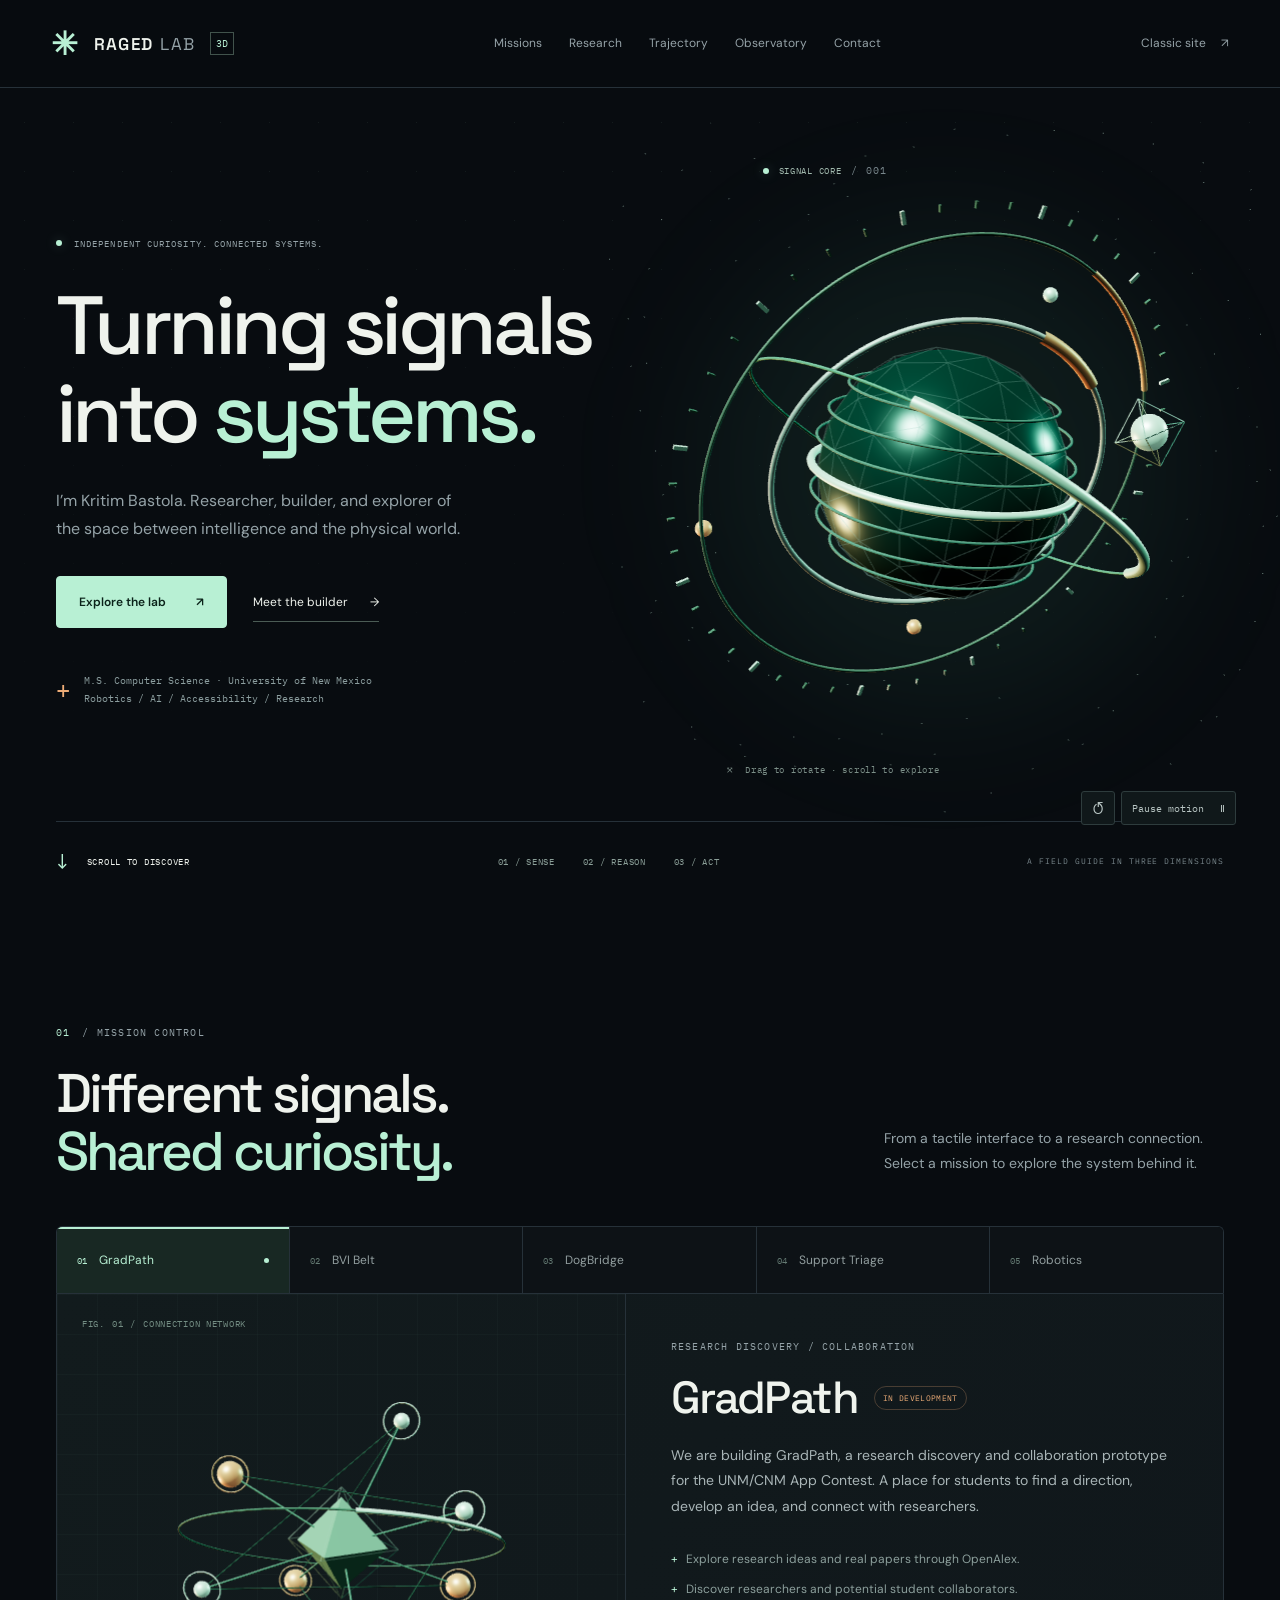
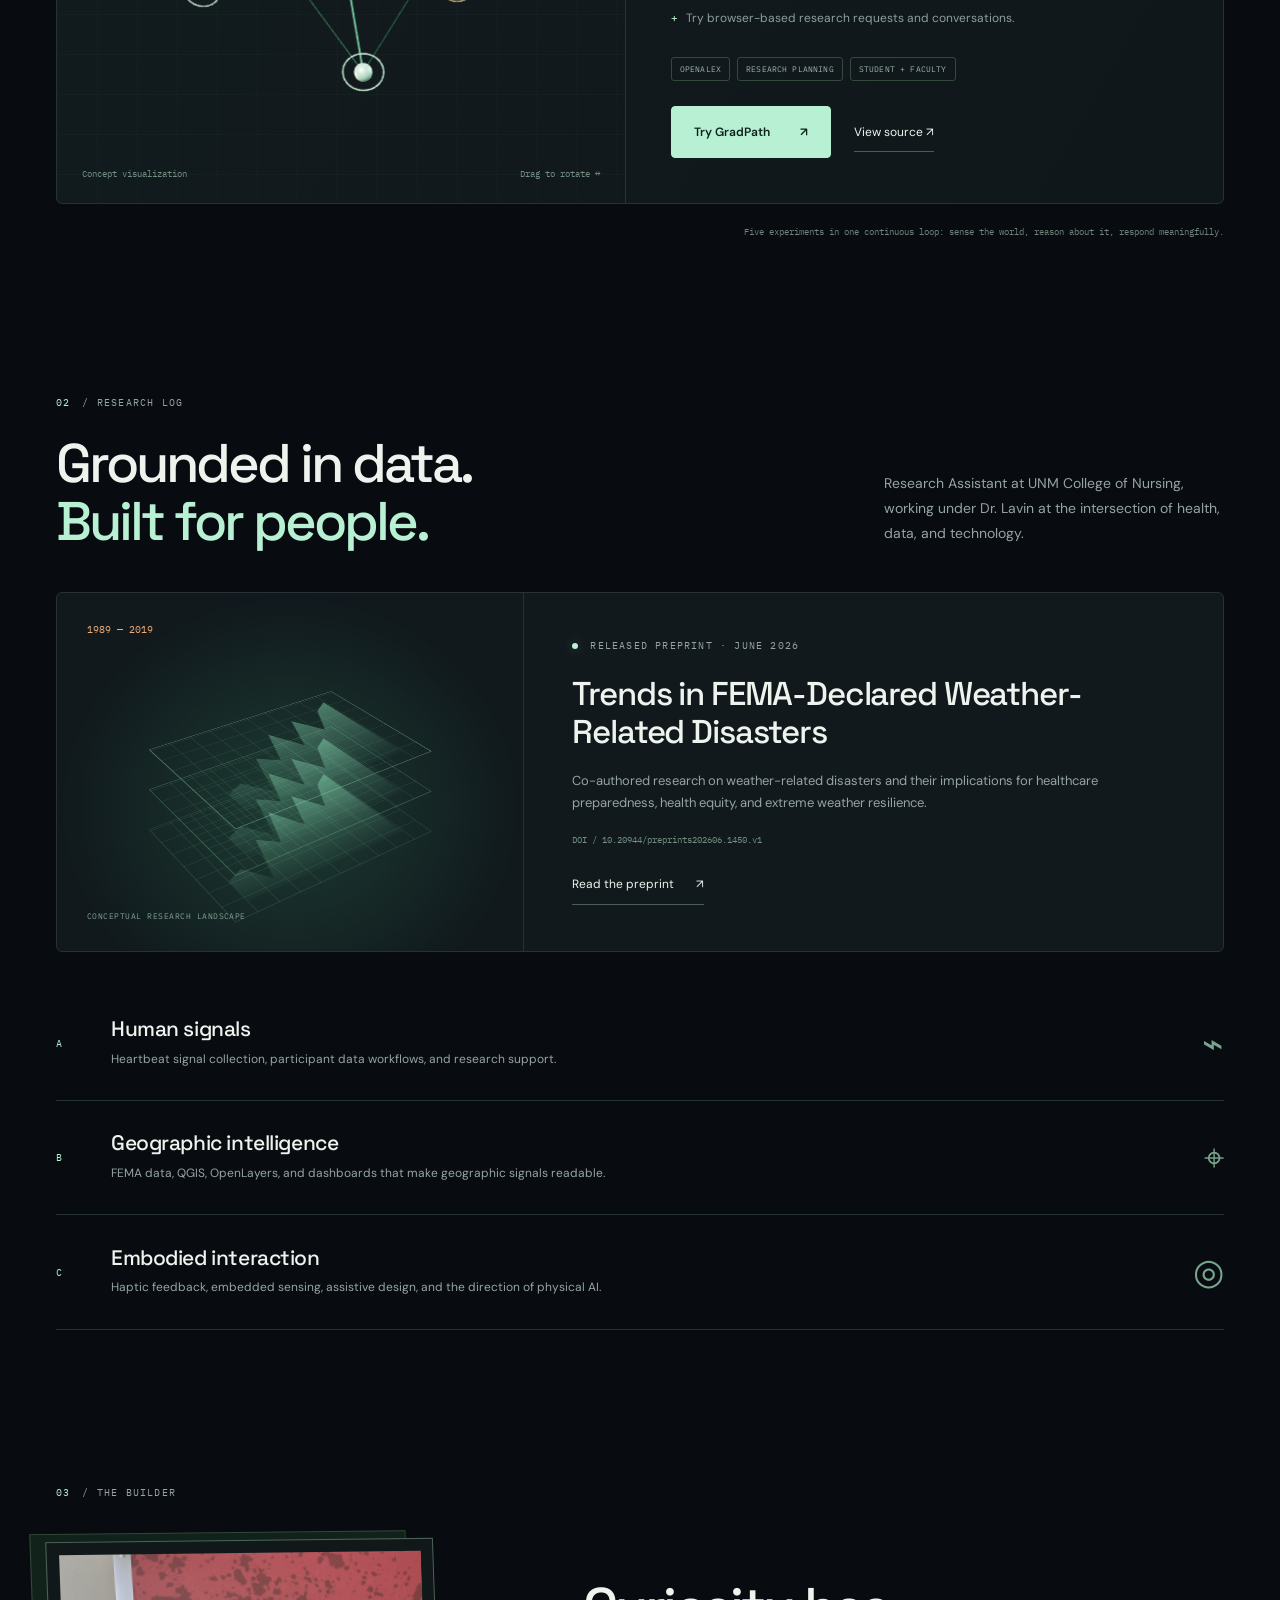
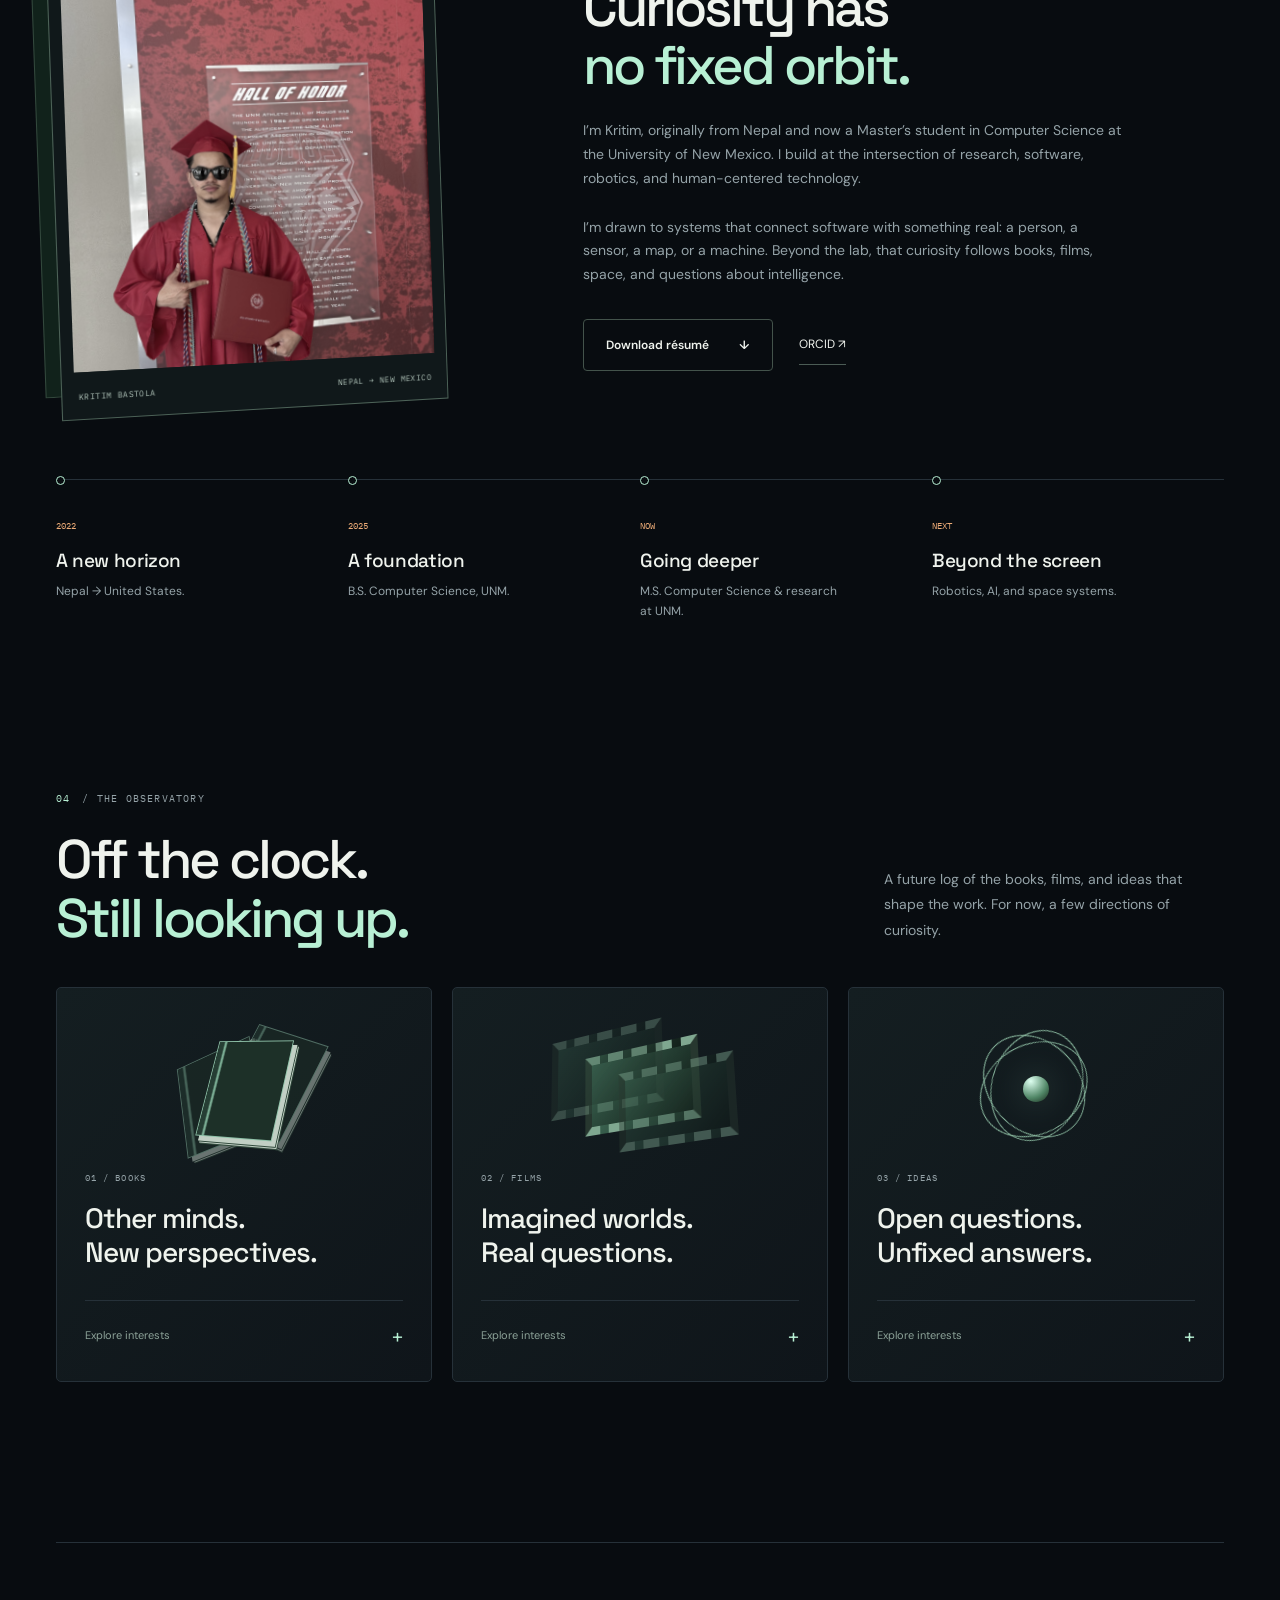
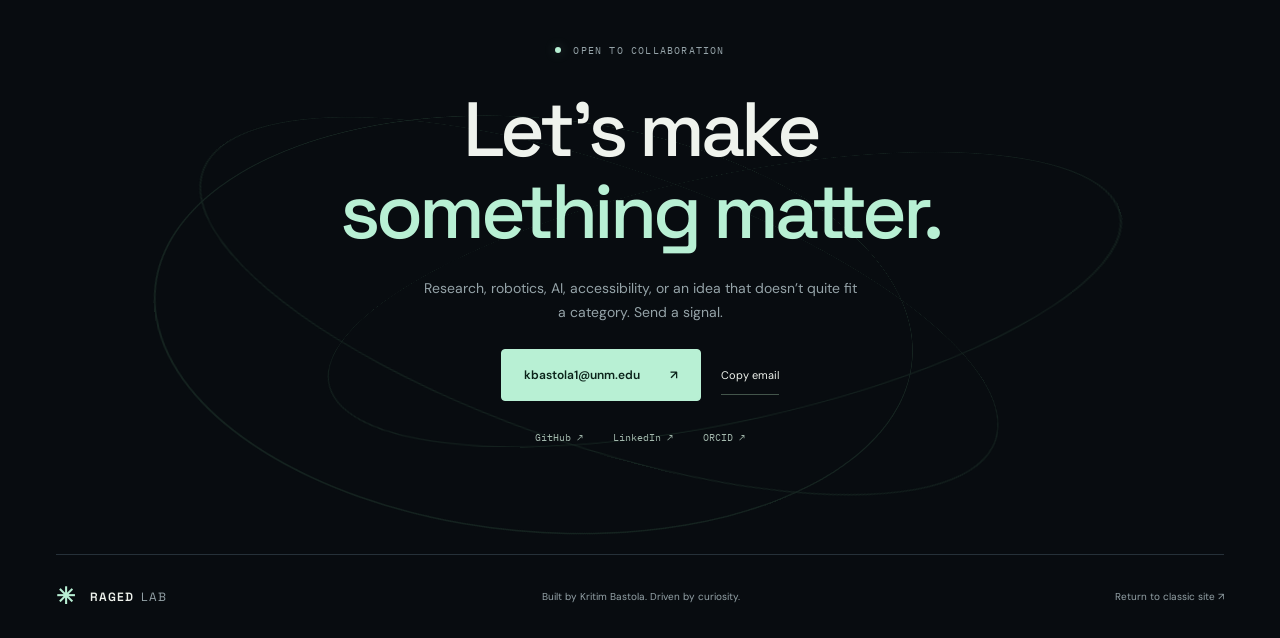
==== 3d/index.html @ b28d8229 "Add standalone interactive 3D portfolio at /3d" ====
<!doctype html>
<html lang="en">
  <head>
    <meta charset="utf-8" />
    <meta name="viewport" content="width=device-width, initial-scale=1" />
    <meta name="theme-color" content="#080c10" />
    <meta
      name="description"
      content="Enter Raged Lab in 3D. Explore Kritim Bastola's work in research, robotics, AI, accessibility, and GradPath."
    />
    <link rel="canonical" href="https://kritimbastola.com/3d/" />
    <link rel="icon" href="./icon.svg" type="image/svg+xml" />
    <link rel="stylesheet" href="./styles.css" />
    <script src="./app.js" type="module"></script>
    <title>Raged Lab — A new dimension</title>
  </head>
  <body>
    <a class="skip-link" href="#main">Skip to content</a>
    <div class="reading-progress" aria-hidden="true"></div>
    <header class="header">
      <a class="brand" href="#home" aria-label="Raged Lab home"
        ><span class="brand-symbol" aria-hidden="true">✳</span> RAGED<span
          class="brand-light"
          >LAB</span
        ><span class="edition">3D</span></a
      >
      <nav class="nav" id="navigation" aria-label="Main navigation">
        <a href="#missions">Missions</a><a href="#research">Research</a
        ><a href="#about">Trajectory</a><a href="#observatory">Observatory</a
        ><a href="#contact">Contact</a>
      </nav>
      <a class="classic-link" href="../"
        >Classic site <span aria-hidden="true">↗</span></a
      >
      <button
        class="menu-toggle"
        aria-controls="navigation"
        aria-expanded="false"
        aria-label="Open navigation"
      >
        Menu <span aria-hidden="true">+</span>
      </button>
    </header>
    <main id="main">
      <section
        class="hero section-shell"
        id="home"
        aria-labelledby="hero-title"
      >
        <div class="hero-copy">
          <p class="eyebrow">
            <span class="status-dot"></span> Independent curiosity. Connected
            systems.
          </p>
          <h1 id="hero-title">Turning signals<br />into <em>systems.</em></h1>
          <p class="hero-intro">
            I’m Kritim Bastola. Researcher, builder, and explorer of the space
            between intelligence and the physical world.
          </p>
          <div class="actions">
            <a class="button primary" href="#missions"
              >Explore the lab <span aria-hidden="true">↗</span></a
            ><a class="text-link" href="#about"
              >Meet the builder <span aria-hidden="true">→</span></a
            >
          </div>
          <div class="hero-note">
            <span class="tiny-cross" aria-hidden="true">+</span
            ><span
              >M.S. Computer Science · University of New Mexico<br />Robotics /
              AI / Accessibility / Research</span
            >
          </div>
        </div>
        <div class="hero-visual">
          <div
            class="scene-surface hero-scene"
            id="hero-scene"
            role="img"
            aria-label="Interactive 3D orbital instrument representing signals becoming systems"
          >
            <div class="orb-fallback" aria-hidden="true">
              <i></i><i></i><i></i><b></b>
            </div>
          </div>
          <div class="scene-label label-top">
            <span class="status-dot"></span> SIGNAL CORE
            <span class="fine-text">/ 001</span>
          </div>
          <div class="scene-label label-bottom">
            <span aria-hidden="true">⤧</span>
            <span class="scene-hint">Drag to rotate · scroll to explore</span>
          </div>
          <div class="scene-controls">
            <button
              class="icon-button"
              id="reset-scene"
              aria-label="Reset 3D view"
              title="Reset 3D view"
            >
              ↺</button
            ><button
              class="motion-button"
              id="motion-toggle"
              aria-pressed="false"
            >
              Pause motion <span aria-hidden="true">Ⅱ</span>
            </button>
          </div>
        </div>
        <div class="hero-footer">
          <a href="#missions" class="scroll-prompt"
            ><span aria-hidden="true">↓</span> Scroll to discover</a
          >
          <p>
            <span>01 / SENSE</span><span>02 / REASON</span><span>03 / ACT</span>
          </p>
          <span class="fine-text">A FIELD GUIDE IN THREE DIMENSIONS</span>
        </div>
      </section>

      <section
        class="section-shell missions"
        id="missions"
        aria-labelledby="missions-title"
      >
        <div class="section-heading">
          <p class="eyebrow"><span>01</span> / Mission control</p>
          <div class="heading-row">
            <h2 id="missions-title">
              Different signals.<br /><em>Shared curiosity.</em>
            </h2>
            <p>
              From a tactile interface to a research connection. Select a
              mission to explore the system behind it.
            </p>
          </div>
        </div>
        <div class="mission-tabs" role="tablist" aria-label="Choose a project">
          <button
            role="tab"
            id="tab-gradpath"
            aria-controls="mission-panel"
            aria-selected="true"
            data-mission="gradpath"
          >
            <span>01</span> GradPath
            <i class="new-dot" aria-label="In development"></i>
          </button>
          <button
            role="tab"
            id="tab-bvi"
            aria-controls="mission-panel"
            aria-selected="false"
            tabindex="-1"
            data-mission="bvi"
          >
            <span>02</span> BVI Belt
          </button>
          <button
            role="tab"
            id="tab-dogbridge"
            aria-controls="mission-panel"
            aria-selected="false"
            tabindex="-1"
            data-mission="dogbridge"
          >
            <span>03</span> DogBridge
          </button>
          <button
            role="tab"
            id="tab-triage"
            aria-controls="mission-panel"
            aria-selected="false"
            tabindex="-1"
            data-mission="triage"
          >
            <span>04</span> Support Triage
          </button>
          <button
            role="tab"
            id="tab-robotics"
            aria-controls="mission-panel"
            aria-selected="false"
            tabindex="-1"
            data-mission="robotics"
          >
            <span>05</span> Robotics
          </button>
        </div>
        <div
          class="mission-panel"
          id="mission-panel"
          role="tabpanel"
          aria-labelledby="tab-gradpath"
          tabindex="0"
        >
          <div class="mission-visual">
            <span class="model-corner"
              >FIG. <span id="model-number">01</span> /
              <span id="model-name">CONNECTION NETWORK</span></span
            >
            <div
              class="scene-surface project-scene"
              id="project-scene"
              role="img"
              aria-label="3D concept visualization of a research connection network"
            >
              <div class="orb-fallback small" aria-hidden="true">
                <i></i><i></i><b></b>
              </div>
            </div>
            <span class="model-caption"
              >Concept visualization <span>Drag to rotate ↔</span></span
            >
          </div>
          <div class="mission-copy">
            <p class="eyebrow" id="mission-category">
              Research discovery / Collaboration
            </p>
            <div class="mission-title-row">
              <h3 id="mission-title">GradPath</h3>
              <span class="status-badge" id="mission-status"
                >In development</span
              >
            </div>
            <p class="mission-description" id="mission-description">
              We are building GradPath, a research discovery and collaboration
              prototype for the UNM/CNM App Contest. A place for students to
              find a direction, develop an idea, and connect with researchers.
            </p>
            <ul class="mission-features" id="mission-features">
              <li>Explore research ideas and real papers through OpenAlex.</li>
              <li>Discover researchers and potential student collaborators.</li>
              <li>Try browser-based research requests and conversations.</li>
            </ul>
            <div class="tags" id="mission-tags">
              <span>OpenAlex</span><span>Research planning</span
              ><span>Student + faculty</span>
            </div>
            <div class="actions" id="mission-actions">
              <a
                class="button primary"
                href="https://kritim-123.github.io/gradpath/"
                target="_blank"
                rel="noopener noreferrer"
                >Try GradPath <span aria-hidden="true">↗</span></a
              ><a
                class="text-link"
                href="https://github.com/Kritim-123/gradpath"
                target="_blank"
                rel="noopener noreferrer"
                >View source ↗</a
              >
            </div>
          </div>
        </div>
        <p class="section-footnote">
          Five experiments in one continuous loop: sense the world, reason about
          it, respond meaningfully.
        </p>
        <noscript
          ><p class="notice">
            Interactive models require JavaScript. All project descriptions are
            available in the <a href="../missions/">classic mission archive</a>.
          </p></noscript
        >
      </section>

      <section
        class="section-shell research"
        id="research"
        aria-labelledby="research-title"
      >
        <div class="section-heading">
          <p class="eyebrow"><span>02</span> / Research log</p>
          <div class="heading-row">
            <h2 id="research-title">
              Grounded in data.<br /><em>Built for people.</em>
            </h2>
            <p>
              Research Assistant at UNM College of Nursing, working under Dr.
              Lavin at the intersection of health, data, and technology.
            </p>
          </div>
        </div>
        <article class="publication depth-card" data-tilt>
          <div class="publication-art" aria-hidden="true">
            <div class="data-plane plane-one"></div>
            <div class="data-plane plane-two"></div>
            <div class="data-plane plane-three"></div>
            <span class="data-axis">1989 — 2019</span
            ><span class="data-caption">CONCEPTUAL RESEARCH LANDSCAPE</span>
          </div>
          <div class="publication-copy">
            <p class="eyebrow">
              <span class="status-dot"></span> Released preprint · June 2026
            </p>
            <h3>Trends in FEMA-Declared Weather-Related Disasters</h3>
            <p>
              Co-authored research on weather-related disasters and their
              implications for healthcare preparedness, health equity, and
              extreme weather resilience.
            </p>
            <span class="doi">DOI / 10.20944/preprints202606.1450.v1</span
            ><a
              class="text-link"
              href="https://www.preprints.org/manuscript/202606.1450"
              target="_blank"
              rel="noopener noreferrer"
              >Read the preprint <span aria-hidden="true">↗</span></a
            >
          </div>
        </article>
        <div class="research-lines">
          <article>
            <span class="line-number">A</span>
            <div>
              <h3>Human signals</h3>
              <p>
                Heartbeat signal collection, participant data workflows, and
                research support.
              </p>
            </div>
            <span class="line-symbol" aria-hidden="true">⌁</span>
          </article>
          <article>
            <span class="line-number">B</span>
            <div>
              <h3>Geographic intelligence</h3>
              <p>
                FEMA data, QGIS, OpenLayers, and dashboards that make geographic
                signals readable.
              </p>
            </div>
            <span class="line-symbol" aria-hidden="true">⌖</span>
          </article>
          <article>
            <span class="line-number">C</span>
            <div>
              <h3>Embodied interaction</h3>
              <p>
                Haptic feedback, embedded sensing, assistive design, and the
                direction of physical AI.
              </p>
            </div>
            <span class="line-symbol" aria-hidden="true">◎</span>
          </article>
        </div>
      </section>

      <section
        class="section-shell about"
        id="about"
        aria-labelledby="about-title"
      >
        <div class="section-heading">
          <p class="eyebrow"><span>03</span> / The builder</p>
        </div>
        <div class="about-grid">
          <div class="portrait-stack depth-card" data-tilt>
            <div class="portrait-back" aria-hidden="true"></div>
            <img
              src="../images/profile.jpg"
              alt="Kritim Bastola in graduation regalia"
              loading="lazy"
              width="800"
              height="1000"
            />
            <div class="portrait-caption">
              <span>KRITIM BASTOLA</span><span>NEPAL → NEW MEXICO</span>
            </div>
          </div>
          <div class="about-copy">
            <h2 id="about-title">
              Curiosity has<br /><em>no fixed orbit.</em>
            </h2>
            <p>
              I’m Kritim, originally from Nepal and now a Master’s student in
              Computer Science at the University of New Mexico. I build at the
              intersection of research, software, robotics, and human-centered
              technology.
            </p>
            <p>
              I’m drawn to systems that connect software with something real: a
              person, a sensor, a map, or a machine. Beyond the lab, that
              curiosity follows books, films, space, and questions about
              intelligence.
            </p>
            <div class="actions">
              <a class="button" href="../Kritim_Bastola_Resume.pdf" download
                >Download résumé <span aria-hidden="true">↓</span></a
              ><a
                class="text-link"
                href="https://orcid.org/0009-0006-8295-1847"
                target="_blank"
                rel="noopener noreferrer"
                >ORCID ↗</a
              >
            </div>
          </div>
        </div>
        <ol class="trajectory">
          <li>
            <span>2022</span>
            <h3>A new horizon</h3>
            <p>Nepal → United States.</p>
          </li>
          <li>
            <span>2025</span>
            <h3>A foundation</h3>
            <p>B.S. Computer Science, UNM.</p>
          </li>
          <li>
            <span>NOW</span>
            <h3>Going deeper</h3>
            <p>M.S. Computer Science &amp; research at UNM.</p>
          </li>
          <li>
            <span>NEXT</span>
            <h3>Beyond the screen</h3>
            <p>Robotics, AI, and space systems.</p>
          </li>
        </ol>
      </section>

      <section
        class="section-shell observatory"
        id="observatory"
        aria-labelledby="observatory-title"
      >
        <div class="section-heading">
          <p class="eyebrow"><span>04</span> / The observatory</p>
          <div class="heading-row">
            <h2 id="observatory-title">
              Off the clock.<br /><em>Still looking up.</em>
            </h2>
            <p>
              A future log of the books, films, and ideas that shape the work.
              For now, a few directions of curiosity.
            </p>
          </div>
        </div>
        <div class="observatory-grid">
          <details class="thought-card depth-card" data-tilt>
            <summary>
              <div class="thought-art book-art" aria-hidden="true">
                <i></i><i></i><i></i>
              </div>
              <span class="eyebrow">01 / Books</span>
              <h3>Other minds.<br />New perspectives.</h3>
              <span class="thought-action"
                >Explore interests <b aria-hidden="true">+</b></span
              >
            </summary>
            <p>
              Technology, society, consciousness, and the human systems that
              surround the machines we build. Reading notes are coming later.
            </p>
          </details>
          <details class="thought-card depth-card" data-tilt>
            <summary>
              <div class="thought-art film-art" aria-hidden="true">
                <i></i><i></i><i></i>
              </div>
              <span class="eyebrow">02 / Films</span>
              <h3>Imagined worlds.<br />Real questions.</h3>
              <span class="thought-action"
                >Explore interests <b aria-hidden="true">+</b></span
              >
            </summary>
            <p>
              Speculative worlds, visual storytelling, machines, and people. A
              personal film log is planned; no entries have been published yet.
            </p>
          </details>
          <details class="thought-card depth-card" data-tilt>
            <summary>
              <div class="thought-art idea-art" aria-hidden="true">
                <i></i><i></i><i></i><b></b>
              </div>
              <span class="eyebrow">03 / Ideas</span>
              <h3>Open questions.<br />Unfixed answers.</h3>
              <span class="thought-action"
                >Explore interests <b aria-hidden="true">+</b></span
              >
            </summary>
            <p>
              Space, robotics, quantum ideas, AI, consciousness, Nepal,
              accessibility, and technology in society.
            </p>
          </details>
        </div>
      </section>

      <section
        class="section-shell contact"
        id="contact"
        aria-labelledby="contact-title"
      >
        <p class="eyebrow">
          <span class="status-dot"></span> Open to collaboration
        </p>
        <div class="contact-orbits" aria-hidden="true">
          <i></i><i></i><i></i>
        </div>
        <h2 id="contact-title">Let’s make<br /><em>something matter.</em></h2>
        <p>
          Research, robotics, AI, accessibility, or an idea that doesn’t quite
          fit a category. Send a signal.
        </p>
        <div class="contact-actions">
          <a class="button primary" href="mailto:kbastola1@unm.edu"
            >kbastola1@unm.edu <span aria-hidden="true">↗</span></a
          ><button class="copy-email" id="copy-email">Copy email</button
          ><span class="sr-only" id="copy-status" role="status"></span>
        </div>
        <div class="social-links">
          <a
            href="https://github.com/Kritim-123"
            target="_blank"
            rel="noopener noreferrer"
            >GitHub ↗</a
          ><a
            href="https://www.linkedin.com/in/kritim-bastola-488563202/"
            target="_blank"
            rel="noopener noreferrer"
            >LinkedIn ↗</a
          ><a
            href="https://orcid.org/0009-0006-8295-1847"
            target="_blank"
            rel="noopener noreferrer"
            >ORCID ↗</a
          >
        </div>
      </section>
    </main>
    <footer class="footer section-shell">
      <a class="brand" href="#home"
        ><span class="brand-symbol" aria-hidden="true">✳</span> RAGED<span
          class="brand-light"
          >LAB</span
        ></a
      >
      <p>Built by Kritim Bastola. Driven by curiosity.</p>
      <a href="../">Return to classic site ↗</a>
    </footer>
    <dialog id="mission-dialog" aria-labelledby="dialog-title">
      <button class="dialog-close" aria-label="Close mission details">
        Close ×
      </button>
      <p class="eyebrow">Mission notes / Accessibility</p>
      <h2 id="dialog-title">BVI Indoor Navigation Belt</h2>
      <p>
        Indoor navigation needs fast, private, body-level feedback. This
        wearable prototype turns obstacle distance into directional vibration
        around the waist.
      </p>
      <h3>The signal loop</h3>
      <p>
        Three Time-of-Flight sensors measure left, center, and right obstacle
        distance. An Arduino applies threshold logic; a MOSFET driver switches
        six vibration motors. Left or right obstacles trigger the corresponding
        side. Center obstacles trigger both.
      </p>
      <h3>Current prototype</h3>
      <p>
        The sensing-to-vibration pipeline demonstrates the core feedback loop.
        It is not yet field-ready: wiring, motor placement, comfort, and
        physical integration need further work.
      </p>
      <h3>Next steps</h3>
      <p>
        A 3D-printed enclosure, rechargeable battery, stable motor pockets,
        adjustable distance thresholds, and carefully planned formal evaluation
        with BVI participants.
      </p>
      <a class="text-link" href="../missions/bvi-indoor-navigation-belt/"
        >Read the original case study ↗</a
      >
    </dialog>
  </body>
</html>
---- 3d/styles.css ----
@import url("https://fonts.googleapis.com/css2?family=DM+Sans:wght@400;450;500;550;600;650;700&family=Space+Grotesk:wght@400;500;600;700&family=IBM+Plex+Mono:wght@400;500&display=swap");

:root {
  color-scheme: dark;
  --bg: #080c10;
  --panel: #10161b;
  --ink: #eff3ed;
  --muted: #95a3a8;
  --mint: #b8f0d4;
  --orange: #edac77;
  --line: #263139;
  --mono: "IBM Plex Mono", monospace;
  --display: "Space Grotesk", sans-serif;
  --body: "DM Sans", sans-serif;
}
* {
  box-sizing: border-box;
}
html {
  scroll-behavior: smooth;
  scroll-padding-top: 100px;
}
body {
  margin: 0;
  background: var(--bg);
  color: var(--ink);
  font: 16px/1.7 var(--body);
  overflow-x: clip;
}
body::before {
  content: "";
  position: fixed;
  inset: 0;
  pointer-events: none;
  z-index: -1;
  background-image: radial-gradient(#b8f0d428 0.65px, transparent 0.65px);
  background-size: 49px 49px;
  mask-image: linear-gradient(#0008, transparent 90%);
}
a {
  color: inherit;
  text-decoration: none;
}
button {
  font: inherit;
  color: inherit;
  cursor: pointer;
}
button,
a,
summary {
  -webkit-tap-highlight-color: transparent;
}
button:disabled {
  cursor: default;
}
button:focus-visible,
a:focus-visible,
summary:focus-visible,
[tabindex]:focus-visible {
  outline: 2px solid var(--mint);
  outline-offset: 6px;
}
img {
  display: block;
  max-width: 100%;
}
h1,
h2,
h3,
p {
  margin: 0;
}
h1,
h2,
h3 {
  font-family: var(--display);
  font-weight: 500;
  line-height: 1.07;
  letter-spacing: -0.055em;
}
h1 {
  font-size: clamp(58px, 6.45vw, 102px);
}
h2 {
  font-size: clamp(42px, 4.25vw, 68px);
}
h3 {
  font-size: 30px;
  letter-spacing: -0.035em;
}
em {
  font-style: normal;
  color: var(--mint);
}
.section-shell {
  width: min(1380px, calc(100% - 112px));
  margin-inline: auto;
}
.eyebrow,
.fine-text,
.tags,
.status-badge {
  font-family: var(--mono);
  font-size: 10px;
  line-height: 1.5;
  letter-spacing: 0.12em;
  text-transform: uppercase;
}
.eyebrow {
  color: var(--muted);
  display: flex;
  align-items: center;
  gap: 12px;
}
.eyebrow > span:first-child:not(.status-dot) {
  color: var(--mint);
}
.fine-text {
  color: #78868b;
}
.status-dot {
  display: inline-block;
  flex: 0 0 6px;
  width: 6px;
  height: 6px;
  background: var(--mint);
  border-radius: 50%;
  box-shadow: 0 0 12px #b8f0d448;
}
.reading-progress {
  position: fixed;
  top: 0;
  left: 0;
  height: 2px;
  width: 100%;
  background: var(--mint);
  transform-origin: left;
  transform: scaleX(0);
  z-index: 100;
}
.header {
  position: sticky;
  top: 0;
  height: 88px;
  display: flex;
  align-items: center;
  justify-content: space-between;
  gap: 28px;
  padding: 0 4%;
  background: #080c10e8;
  backdrop-filter: blur(20px);
  border-bottom: 1px solid var(--line);
  z-index: 50;
}
.brand {
  display: flex;
  align-items: center;
  gap: 7px;
  font: 600 17px var(--display);
  letter-spacing: 0.08em;
  white-space: nowrap;
}
.brand-symbol {
  font-size: 32px;
  line-height: 1;
  margin-right: 7px;
  color: var(--mint);
}
.brand-light {
  font-weight: 400;
  color: var(--muted);
}
.edition {
  font: 10px var(--mono);
  border: 1px solid #41534c;
  padding: 4px 5px;
  color: var(--mint);
  margin-left: 8px;
  letter-spacing: 0;
}
.nav {
  display: flex;
  align-items: center;
  gap: 27px;
}
.nav a,
.classic-link {
  font-size: 12px;
  color: var(--muted);
  transition: color 0.2s;
}
.nav a:hover,
.nav a.active,
.classic-link:hover {
  color: var(--ink);
}
.nav a.active::after {
  content: "";
  display: block;
  height: 2px;
  background: var(--mint);
  margin-top: 3px;
}
.classic-link span {
  margin-left: 12px;
}
.menu-toggle {
  display: none;
  background: none;
  border: 0;
}
.skip-link {
  position: fixed;
  top: -70px;
  left: 20px;
  z-index: 200;
  background: var(--mint);
  color: var(--bg);
  padding: 12px;
}
.skip-link:focus {
  top: 12px;
}
.sr-only {
  position: absolute;
  width: 1px;
  height: 1px;
  padding: 0;
  margin: -1px;
  overflow: hidden;
  clip: rect(0, 0, 0, 0);
  white-space: nowrap;
  border: 0;
}
.hero {
  position: relative;
  min-height: min(830px, calc(100svh - 88px));
  display: grid;
  grid-template-columns: 1.05fr 1fr;
  align-items: center;
  gap: 0;
  padding-top: 60px;
  padding-bottom: 100px;
}
.hero-copy {
  position: relative;
  z-index: 2;
  pointer-events: none;
}
.hero-copy a {
  pointer-events: auto;
}
.hero .eyebrow {
  margin-bottom: 32px;
  font-size: 9px;
}
.hero-intro {
  color: var(--muted);
  font-size: 16px;
  line-height: 1.8;
  max-width: 420px;
  margin-top: 28px;
}
.actions {
  display: flex;
  align-items: center;
  gap: 26px;
  flex-wrap: wrap;
  margin-top: 32px;
}
.button {
  display: inline-flex;
  align-items: center;
  justify-content: space-between;
  gap: 30px;
  padding: 14px 22px;
  min-height: 52px;
  font-size: 12px;
  font-weight: 600;
  border: 1px solid #43534b;
  border-radius: 4px;
  background: transparent;
  transition:
    background 0.2s,
    transform 0.2s;
  white-space: nowrap;
}
.button.primary {
  background: var(--mint);
  color: #0b231a;
  border-color: var(--mint);
}
.button:hover {
  background: #244237;
  transform: translateY(-3px);
}
.button.primary:hover {
  background: #d8ffe9;
}
.text-link {
  display: inline-flex;
  align-items: center;
  gap: 22px;
  font-size: 12px;
  padding: 9px 0;
  border-bottom: 1px solid #4b5c55;
}
.text-link:hover {
  color: var(--mint);
  border-color: var(--mint);
}
.hero-note {
  display: flex;
  align-items: center;
  gap: 14px;
  color: #8c9e9f;
  font: 10px/1.8 var(--mono);
  margin-top: 40px;
}
.tiny-cross {
  color: var(--orange);
  font-size: 24px;
}
.hero-visual {
  position: relative;
  align-self: stretch;
  min-height: 500px;
  margin-right: -32px;
}
.scene-surface {
  position: absolute;
  inset: 0;
  touch-action: pan-y;
  cursor: grab;
  isolation: isolate;
}
.scene-surface.dragging {
  cursor: grabbing;
}
.scene-surface canvas {
  display: block;
  width: 100%;
  height: 100%;
  position: relative;
  z-index: 1;
}
.hero-scene {
  inset: -25px -30px -15px -55px;
}
.hero-scene::before {
  content: "";
  position: absolute;
  inset: 15%;
  border-radius: 50%;
  background: #64dbae12;
  filter: blur(70px);
  z-index: -1;
}
.scene-label {
  position: absolute;
  display: flex;
  gap: 10px;
  align-items: center;
  pointer-events: none;
  font: 9px var(--mono);
  letter-spacing: 0.08em;
  color: #a1b8ad;
  z-index: 3;
}
.label-top {
  top: 15px;
  left: 18%;
}
.label-bottom {
  left: 12%;
  bottom: 25px;
  color: #7c8f88;
}
.scene-controls {
  display: flex;
  align-items: center;
  gap: 6px;
  position: absolute;
  right: 20px;
  bottom: -25px;
  z-index: 4;
}
.icon-button,
.motion-button {
  background: #10181a;
  border: 1px solid #2e3c3d;
  border-radius: 3px;
  min-height: 34px;
  color: #b8c5c3;
  font: 10px var(--mono);
  padding: 7px 10px;
}
.icon-button {
  font-size: 17px;
  width: 34px;
  padding: 0;
}
.motion-button span {
  margin-left: 10px;
}
.hero-footer {
  position: absolute;
  left: 0;
  right: 0;
  bottom: 0;
  display: flex;
  justify-content: space-between;
  align-items: center;
  gap: 22px;
  border-top: 1px solid var(--line);
  padding: 25px 0;
  font: 9px var(--mono);
  text-transform: uppercase;
  letter-spacing: 0.08em;
}
.hero-footer p {
  display: flex;
  gap: 28px;
  color: #8b9f98;
}
.scroll-prompt {
  display: flex;
  gap: 17px;
  align-items: center;
}
.scroll-prompt > span {
  font-size: 21px;
  color: var(--mint);
}
.hero-footer > .fine-text {
  font-size: 8px;
}
.missions,
.research,
.about,
.observatory {
  padding-top: 125px;
  padding-bottom: 30px;
}
.section-heading > .eyebrow {
  margin-bottom: 24px;
}
.heading-row {
  display: flex;
  justify-content: space-between;
  gap: 50px;
  align-items: flex-end;
}
.heading-row > p {
  max-width: 340px;
  color: var(--muted);
  font-size: 14px;
  line-height: 1.8;
  padding-bottom: 4px;
}
.mission-tabs {
  display: grid;
  grid-template-columns: repeat(5, 1fr);
  margin-top: 46px;
  border: 1px solid var(--line);
  border-bottom: 0;
  border-radius: 6px 6px 0 0;
  overflow: hidden;
}
.mission-tabs button {
  display: flex;
  align-items: center;
  gap: 12px;
  min-height: 66px;
  border: 0;
  border-right: 1px solid var(--line);
  background: #0d1216;
  color: #929e9f;
  font: 12px var(--body);
  padding: 15px 20px;
  white-space: nowrap;
}
.mission-tabs button:last-child {
  border-right: 0;
}
.mission-tabs button > span {
  font: 9px var(--mono);
  color: #647a73;
}
.mission-tabs button[aria-selected="true"] {
  background: #182823;
  color: var(--mint);
  box-shadow: inset 0 2px var(--mint);
}
.mission-tabs button[aria-selected="true"] > span {
  color: var(--mint);
}
.new-dot {
  width: 5px;
  height: 5px;
  background: var(--mint);
  border-radius: 100%;
  margin-left: auto;
}
.mission-panel {
  display: grid;
  grid-template-columns: 1fr 1.05fr;
  min-height: 510px;
  background: linear-gradient(120deg, #121b1d, #10171b);
  border: 1px solid var(--line);
  border-radius: 0 0 6px 6px;
  overflow: hidden;
}
.mission-visual {
  position: relative;
  min-height: 440px;
  border-right: 1px solid var(--line);
  background-image:
    linear-gradient(#99c9b008 1px, transparent 1px),
    linear-gradient(90deg, #99c9b008 1px, transparent 1px);
  background-size: 40px 40px;
}
.project-scene {
  inset: 44px 0 48px;
}
.model-corner,
.model-caption {
  font: 9px var(--mono);
  color: #738d83;
  letter-spacing: 0.08em;
  position: absolute;
  left: 25px;
  right: 25px;
  display: flex;
  gap: 7px;
  z-index: 2;
  pointer-events: none;
}
.model-corner {
  top: 24px;
}
.model-caption {
  bottom: 24px;
  justify-content: space-between;
  letter-spacing: 0;
}
.mission-copy {
  padding: 45px;
  display: flex;
  flex-direction: column;
  justify-content: center;
}
.mission-title-row {
  margin: 20px 0;
  display: flex;
  align-items: center;
  gap: 16px;
  flex-wrap: wrap;
}
.mission-title-row h3 {
  font-size: 45px;
}
.status-badge {
  font-size: 8px;
  color: var(--orange);
  border: 1px solid #edac7740;
  letter-spacing: 0.04em;
  padding: 5px 8px;
  border-radius: 20px;
}
.mission-description {
  font-size: 14px;
  color: #a9b5b7;
  line-height: 1.85;
}
.mission-features {
  list-style: none;
  padding: 0;
  margin: 20px 0;
  font-size: 12px;
  color: #8c9f9c;
  line-height: 1.7;
}
.mission-features li {
  position: relative;
  margin: 9px 0;
  padding-left: 15px;
}
.mission-features li::before {
  content: "+";
  position: absolute;
  left: 0;
  color: var(--mint);
}
.tags {
  display: flex;
  gap: 7px;
  flex-wrap: wrap;
  font-size: 8px;
  letter-spacing: 0.02em;
  color: #9db4a9;
}
.tags span {
  padding: 5px 8px;
  border: 1px solid #34483e;
  border-radius: 3px;
}
.mission-copy .actions {
  gap: 23px;
  margin-top: 25px;
}
.section-footnote {
  margin-top: 20px;
  text-align: right;
  font: 9px/1.7 var(--mono);
  color: #6e827b;
}
.notice {
  padding: 20px;
  background: var(--panel);
}
.notice a {
  text-decoration: underline;
}
.publication {
  display: grid;
  grid-template-columns: 0.8fr 1.2fr;
  min-height: 360px;
  border: 1px solid var(--line);
  border-radius: 6px;
  margin-top: 42px;
  background: #11191d;
  transform-style: preserve-3d;
}
.publication-art {
  position: relative;
  overflow: hidden;
  perspective: 800px;
  background: radial-gradient(ellipse at 50% 60%, #1d3c33, transparent 70%);
}
.data-plane {
  position: absolute;
  width: 230px;
  height: 165px;
  left: calc(50% - 115px);
  top: 75px;
  border: 1px solid #8bcaa775;
  background:
    repeating-linear-gradient(90deg, transparent 0 22px, #9ee0bd18 22px 23px),
    repeating-linear-gradient(0deg, transparent 0 22px, #9ee0bd18 22px 23px);
  transform: rotateX(58deg) rotateZ(-35deg);
}
.data-plane::after {
  content: "";
  position: absolute;
  inset: 10%;
  background: linear-gradient(180deg, #8de0b977, #73b89d08);
  clip-path: polygon(
    0 75%,
    10% 68%,
    20% 90%,
    30% 45%,
    40% 58%,
    50% 20%,
    60% 50%,
    70% 12%,
    80% 39%,
    90% 10%,
    100% 0,
    100% 100%,
    0 100%
  );
}
.plane-two {
  top: 115px;
  border-color: #8bcaa74a;
}
.plane-three {
  top: 155px;
  border-color: #8bcaa727;
}
.data-axis {
  position: absolute;
  left: 30px;
  top: 30px;
  font: 10px var(--mono);
  color: var(--orange);
}
.data-caption {
  position: absolute;
  bottom: 30px;
  left: 30px;
  right: 20px;
  font: 8px var(--mono);
  letter-spacing: 0.06em;
  color: #83a494;
}
.publication-copy {
  padding: 45px 48px;
  border-left: 1px solid var(--line);
}
.publication h3 {
  font-size: 33px;
  max-width: 550px;
  line-height: 1.15;
  margin: 23px 0 18px;
}
.publication p:not(.eyebrow) {
  color: var(--muted);
  font-size: 13px;
}
.doi {
  display: block;
  font: 9px var(--mono);
  color: #6f8f80;
  margin: 20px 0;
}
.research-lines {
  margin-top: 35px;
}
.research-lines article {
  display: flex;
  align-items: center;
  gap: 30px;
  border-bottom: 1px solid var(--line);
  padding: 26px 0;
}
.line-number {
  font: 10px var(--mono);
  color: var(--mint);
  width: 25px;
}
.research-lines h3 {
  font-size: 21px;
  letter-spacing: -0.02em;
}
.research-lines p {
  font-size: 12px;
  color: var(--muted);
  margin-top: 8px;
}
.line-symbol {
  margin-left: auto;
  font-size: 36px;
  color: #78a58d;
}
.about-grid {
  display: grid;
  grid-template-columns: 0.8fr 1.2fr;
  gap: 100px;
  align-items: center;
  margin-top: 40px;
}
.portrait-stack {
  position: relative;
  max-width: 390px;
  transform: perspective(1200px) rotateY(7deg) rotateZ(-2deg);
  border: 1px solid #4d6358;
  padding: 12px;
  background: #10181a;
  transform-style: preserve-3d;
}
.portrait-back {
  position: absolute;
  inset: -16px 18px 16px -18px;
  border: 1px solid #33493d;
  z-index: -1;
  transform: translateZ(-35px);
  background: #11221b;
}
.portrait-stack img {
  width: 100%;
  aspect-ratio: 4/4.5;
  object-fit: cover;
  object-position: 50% 30%;
  filter: saturate(0.65);
  height: auto;
}
.portrait-caption {
  display: flex;
  justify-content: space-between;
  gap: 10px;
  padding: 19px 4px 5px;
  font: 8px var(--mono);
  letter-spacing: 0.05em;
  color: #b0c3b9;
}
.about-copy > p {
  font-size: 14px;
  color: var(--muted);
  max-width: 540px;
  margin-top: 25px;
}
.trajectory {
  display: grid;
  grid-template-columns: repeat(4, 1fr);
  list-style: none;
  padding: 0;
  margin: 70px 0 0;
  border-top: 1px solid var(--line);
}
.trajectory li {
  position: relative;
  padding: 30px 20px 15px 0;
}
.trajectory li::before {
  content: "";
  position: absolute;
  width: 7px;
  height: 7px;
  border: 1px solid var(--mint);
  background: var(--bg);
  border-radius: 50%;
  left: 0;
  top: -4px;
}
.trajectory li > span {
  font: 9px var(--mono);
  color: var(--orange);
}
.trajectory h3 {
  font-size: 19px;
  letter-spacing: -0.02em;
  margin-top: 14px;
}
.trajectory p {
  font-size: 12px;
  color: var(--muted);
  margin-top: 9px;
  max-width: 210px;
}
.observatory-grid {
  display: grid;
  grid-template-columns: repeat(3, 1fr);
  gap: 20px;
  margin-top: 40px;
  perspective: 1200px;
  align-items: start;
}
.thought-card {
  background: linear-gradient(135deg, #141e21, #0f151a);
  border: 1px solid var(--line);
  border-radius: 5px;
  padding: 28px;
  transform-style: preserve-3d;
}
.thought-card summary {
  list-style: none;
  cursor: pointer;
}
.thought-card summary::-webkit-details-marker {
  display: none;
}
.thought-card h3 {
  font-size: 28px;
  line-height: 1.2;
  margin: 18px 0 30px;
}
.thought-card .eyebrow {
  font-size: 9px;
}
.thought-action {
  display: flex;
  align-items: center;
  justify-content: space-between;
  font-size: 11px;
  color: #8ca298;
  border-top: 1px solid var(--line);
  padding-top: 18px;
}
.thought-action b {
  font-size: 20px;
  font-weight: 400;
  color: var(--mint);
}
.thought-card[open] .thought-action b {
  transform: rotate(45deg);
}
.thought-card > p {
  font-size: 12px;
  color: var(--muted);
  margin-top: 20px;
}
.thought-art {
  height: 155px;
  position: relative;
  perspective: 700px;
}
.book-art i {
  position: absolute;
  top: 20px;
  left: calc(50% - 45px);
  width: 90px;
  height: 105px;
  transform: rotateX(25deg) rotateY(-30deg) rotateZ(15deg);
  border: 1px solid #8ec1a8;
  background: linear-gradient(90deg, #263e34 7%, #78aa91 8% 10%, #1d3028 12%);
  box-shadow:
    5px 5px #c1cfc4,
    6px 6px #324b3d,
    7px 7px #c1cfc4,
    8px 8px #324b3d;
}
.book-art i:nth-child(1) {
  transform: translate(-25px, 8px) rotateX(25deg) rotateY(-30deg)
    rotateZ(-10deg);
  opacity: 0.5;
}
.book-art i:nth-child(2) {
  transform: translate(25px, -8px) rotateX(25deg) rotateY(-30deg) rotateZ(32deg);
  opacity: 0.5;
}
.film-art i {
  position: absolute;
  top: 28px;
  left: calc(50% - 65px);
  width: 130px;
  height: 85px;
  border: 8px solid #27372f;
  border-top: 9px dashed #7fa790;
  border-bottom: 9px dashed #7fa790;
  background: linear-gradient(135deg, #3b6451, #101c17);
  transform: rotateY(-30deg) rotateX(15deg) rotateZ(-10deg);
}
.film-art i:nth-child(2) {
  transform: translate(-35px, -16px) rotateY(-30deg) rotateX(15deg)
    rotateZ(-10deg);
  opacity: 0.35;
}
.film-art i:nth-child(3) {
  transform: translate(35px, 16px) rotateY(-30deg) rotateX(15deg)
    rotateZ(-10deg);
  opacity: 0.45;
}
.idea-art i {
  position: absolute;
  top: 27px;
  left: calc(50% - 65px);
  width: 130px;
  height: 90px;
  border: 1px solid #8bbaa0;
  border-radius: 50%;
  transform: rotateZ(-30deg) rotateY(30deg);
}
.idea-art i:nth-child(2) {
  transform: rotateZ(45deg) rotateY(30deg);
}
.idea-art i:nth-child(3) {
  transform: rotateZ(110deg) rotateY(30deg);
}
.idea-art b {
  position: absolute;
  top: 60px;
  left: calc(50% - 13px);
  width: 26px;
  height: 26px;
  border-radius: 50%;
  background: radial-gradient(circle at 30% 20%, #ddfff0, #518767 60%, #17291c);
  box-shadow: 0 0 35px #a9e6c433;
}
.contact {
  position: relative;
  overflow: hidden;
  text-align: center;
  margin-top: 130px;
  padding: 100px 20px 110px;
  border-top: 1px solid var(--line);
}
.contact > .eyebrow {
  justify-content: center;
}
.contact h2 {
  font-size: clamp(48px, 6vw, 88px);
  margin-top: 30px;
}
.contact > p:not(.eyebrow) {
  max-width: 440px;
  margin: 25px auto;
  color: var(--muted);
  font-size: 14px;
}
.contact-actions {
  display: flex;
  justify-content: center;
  gap: 20px;
  align-items: center;
  flex-wrap: wrap;
}
.copy-email {
  border: 0;
  border-bottom: 1px solid #43554b;
  background: none;
  font-size: 11px;
  padding: 10px 0;
}
.social-links {
  display: flex;
  gap: 30px;
  justify-content: center;
  margin-top: 30px;
  color: #a3b8ad;
  font: 10px var(--mono);
}
.contact-orbits {
  position: absolute;
  inset: 0;
  z-index: -1;
  perspective: 700px;
  opacity: 0.4;
}
.contact-orbits i {
  position: absolute;
  left: calc(50% - 400px);
  top: 80px;
  width: 800px;
  height: 500px;
  border: 1px solid #2c4a3b;
  border-radius: 50%;
  transform: rotateX(60deg) rotateY(20deg);
}
.contact-orbits i:nth-child(2) {
  transform: rotateX(68deg) rotateY(-20deg) rotateZ(25deg);
}
.contact-orbits i:nth-child(3) {
  transform: rotateX(50deg) rotateY(25deg) rotateZ(-30deg);
}
.footer {
  border-top: 1px solid var(--line);
  display: flex;
  justify-content: space-between;
  align-items: center;
  padding-block: 30px;
  gap: 20px;
}
.footer p,
.footer > a:last-child {
  font-size: 10px;
  color: var(--muted);
}
.footer .brand {
  font-size: 12px;
}
.footer .brand-symbol {
  font-size: 23px;
}
.orb-fallback {
  position: absolute;
  inset: 10%;
  opacity: 0.75;
  perspective: 700px;
}
.orb-fallback i {
  position: absolute;
  inset: 10%;
  border: 1px solid #80cda67a;
  border-radius: 50%;
  transform: rotateX(55deg) rotateY(20deg) rotateZ(-25deg);
}
.orb-fallback i:nth-child(2) {
  transform: rotateX(20deg) rotateY(55deg) rotateZ(25deg);
  inset: 15%;
}
.orb-fallback i:nth-child(3) {
  transform: rotateX(65deg) rotateY(-10deg);
}
.orb-fallback b {
  position: absolute;
  inset: 26%;
  border-radius: 50%;
  background: radial-gradient(
    circle at 32% 25%,
    #8bbaae,
    #284338 40%,
    #0e1b17 68%
  );
  box-shadow:
    inset -10px -5px 20px #020806,
    0 0 80px #87e4ac13;
}
.webgl-ready > .orb-fallback {
  display: none;
}
.scene-unavailable {
  cursor: default;
}
.scene-unavailable ~ .scene-label .scene-hint {
  font-size: 9px;
}
.depth-card {
  will-change: auto;
  transition: transform 0.25s ease-out;
}
dialog {
  width: min(700px, calc(100% - 32px));
  max-height: 85svh;
  background: #14211c;
  border: 1px solid #4a6a59;
  border-radius: 8px;
  color: var(--ink);
  padding: 38px;
  overflow-y: auto;
}
dialog::backdrop {
  background: #030806c9;
  backdrop-filter: blur(8px);
}
dialog h2 {
  font-size: 38px;
  margin: 24px 0;
}
dialog h3 {
  font-size: 22px;
  margin: 25px 0 12px;
}
dialog p:not(.eyebrow) {
  font-size: 14px;
  color: #b3c1b8;
}
dialog .text-link {
  margin-top: 25px;
}
.dialog-close {
  display: block;
  margin: 0 0 20px auto;
  background: transparent;
  border: 1px solid #52675b;
  border-radius: 3px;
  padding: 7px 12px;
  font-size: 12px;
}
@media (min-width: 1500px) {
  .hero {
    min-height: 820px;
  }
  .hero-visual {
    min-height: 590px;
  }
}
@media (max-width: 1150px) {
  .section-shell {
    width: calc(100% - 64px);
  }
  .header {
    gap: 18px;
  }
  .nav {
    gap: 18px;
  }
  .classic-link {
    display: none;
  }
  .hero {
    grid-template-columns: 1.1fr 1fr;
    min-height: 700px;
  }
  .hero-visual {
    margin-right: 0;
    min-height: 470px;
  }
  .hero-scene {
    inset: 0 -25px 0 -65px;
  }
  .hero-footer > .fine-text {
    display: none;
  }
  .mission-tabs button {
    padding-inline: 15px;
    font-size: 11px;
    gap: 7px;
  }
  .mission-copy {
    padding: 32px;
  }
  .mission-title-row h3 {
    font-size: 37px;
  }
  .mission-panel {
    grid-template-columns: 0.9fr 1.1fr;
  }
  .about-grid {
    gap: 60px;
  }
  .thought-card {
    padding: 22px;
  }
  .thought-card h3 {
    font-size: 25px;
  }
}
@media (max-width: 850px) {
  .header {
    height: 74px;
  }
  .nav {
    gap: 15px;
  }
  .nav a {
    font-size: 10px;
  }
  .brand {
    font-size: 14px;
  }
  .brand-symbol {
    font-size: 27px;
  }
  .hero {
    padding-top: 55px;
    min-height: 640px;
  }
  .hero .eyebrow {
    max-width: 270px;
    line-height: 1.7;
    font-size: 8px;
  }
  .hero-intro {
    font-size: 14px;
  }
  .hero-note {
    font-size: 9px;
  }
  .hero-visual {
    min-height: 430px;
  }
  .hero h1 {
    font-size: 60px;
  }
  .scene-label {
    font-size: 8px;
  }
  .label-top {
    left: 10%;
  }
  .label-top .fine-text {
    display: none;
  }
  .label-bottom {
    display: none;
  }
  .scene-controls {
    right: 0;
    bottom: -15px;
  }
  .heading-row {
    gap: 30px;
  }
  .heading-row > p {
    max-width: 270px;
    font-size: 12px;
  }
  .mission-tabs {
    grid-template-columns: repeat(5, minmax(145px, 1fr));
    overflow-x: auto;
  }
  .mission-panel {
    grid-template-columns: 1fr;
  }
  .mission-visual {
    min-height: 350px;
    border-right: 0;
    border-bottom: 1px solid var(--line);
  }
  .project-scene {
    inset: 35px 0;
  }
  .mission-copy {
    padding: 32px;
  }
  .mission-title-row h3 {
    font-size: 42px;
  }
  .publication-copy {
    padding: 30px;
  }
  .publication h3 {
    font-size: 27px;
  }
  .publication-art {
    min-height: 320px;
  }
  .data-plane {
    width: 180px;
    height: 140px;
    left: calc(50% - 90px);
  }
  .about-grid {
    gap: 35px;
    grid-template-columns: 0.85fr 1.15fr;
  }
  .about h2 {
    font-size: 42px;
  }
  .about-copy > p {
    font-size: 12px;
  }
  .portrait-caption {
    font-size: 6px;
  }
  .thought-card h3 {
    font-size: 21px;
  }
  .thought-card {
    padding: 18px;
  }
  .observatory-grid {
    gap: 12px;
  }
  .thought-art {
    height: 140px;
  }
  .thought-action {
    font-size: 9px;
  }
}
@media (max-width: 650px) {
  html {
    scroll-padding-top: 88px;
  }
  .section-shell {
    width: calc(100% - 40px);
  }
  .header {
    height: 70px;
    padding-inline: 20px;
  }
  .menu-toggle {
    display: flex;
    align-items: center;
    gap: 16px;
    font: 11px var(--mono);
    padding: 10px 0 10px 10px;
  }
  .menu-toggle span {
    font-size: 22px;
    color: var(--mint);
  }
  .nav {
    display: none;
    position: absolute;
    top: 70px;
    left: 0;
    right: 0;
    flex-direction: column;
    align-items: stretch;
    background: #10191afc;
    padding: 15px 25px 25px;
    border-bottom: 1px solid var(--line);
    gap: 0;
  }
  .nav.open {
    display: flex;
  }
  .nav a {
    font-size: 16px;
    padding: 12px 0;
  }
  .nav a.active::after {
    display: none;
  }
  .hero {
    display: flex;
    flex-direction: column;
    align-items: stretch;
    padding-top: 42px;
    padding-bottom: 70px;
    min-height: 0;
  }
  .hero .eyebrow {
    max-width: none;
    font-size: 8px;
    margin-bottom: 24px;
  }
  .hero h1 {
    font-size: clamp(46px, 11.3vw, 70px);
  }
  .hero-intro {
    font-size: 14px;
    max-width: 360px;
    margin-top: 22px;
  }
  .hero .actions {
    gap: 25px;
    margin-top: 25px;
  }
  .hero-note {
    margin-top: 26px;
    font-size: 8px;
  }
  .hero-visual {
    height: 390px;
    min-height: 390px;
    margin-top: 14px;
    margin-inline: -10px;
  }
  .hero-scene {
    inset: 0;
  }
  .label-top {
    left: 16px;
    top: 16px;
  }
  .label-bottom {
    display: flex;
    left: 16px;
    bottom: 18px;
    font-size: 8px;
  }
  .scene-controls {
    bottom: 12px;
    right: 5px;
  }
  .motion-button {
    font-size: 8px;
    padding-inline: 8px;
  }
  .scene-controls .icon-button {
    display: none;
  }
  .hero-footer {
    padding: 20px 0;
    gap: 15px;
  }
  .hero-footer p {
    gap: 12px;
    font-size: 7px;
  }
  .scroll-prompt {
    font-size: 8px;
    gap: 8px;
  }
  .hero-footer .scroll-prompt > span {
    font-size: 16px;
  }
  .missions,
  .research,
  .about,
  .observatory {
    padding-top: 75px;
    padding-bottom: 0;
  }
  .heading-row {
    display: block;
  }
  .heading-row > p {
    max-width: 400px;
    font-size: 13px;
    margin-top: 22px;
  }
  .section-heading > .eyebrow {
    margin-bottom: 20px;
  }
  .eyebrow {
    font-size: 9px;
  }
  h2 {
    font-size: 42px;
  }
  .mission-tabs {
    margin-top: 30px;
    grid-template-columns: repeat(5, 140px);
  }
  .mission-tabs button {
    min-height: 54px;
  }
  .mission-visual {
    min-height: 320px;
  }
  .mission-copy {
    padding: 28px 22px;
  }
  .mission-copy .eyebrow {
    font-size: 8px;
  }
  .mission-title-row {
    margin: 16px 0;
  }
  .mission-title-row h3 {
    font-size: 36px;
  }
  .mission-description {
    font-size: 13px;
  }
  .mission-copy .actions {
    gap: 20px;
  }
  .button {
    font-size: 11px;
    padding: 13px 18px;
    min-height: 47px;
    gap: 20px;
  }
  .text-link {
    font-size: 11px;
    gap: 12px;
  }
  .model-corner,
  .model-caption {
    font-size: 8px;
    left: 20px;
    right: 20px;
  }
  .section-footnote {
    text-align: left;
    font-size: 8px;
  }
  .publication {
    grid-template-columns: 1fr;
    margin-top: 30px;
  }
  .publication-art {
    height: 260px;
    min-height: 260px;
  }
  .publication-copy {
    border-left: 0;
    border-top: 1px solid var(--line);
    padding: 28px 24px;
  }
  .data-plane {
    width: 230px;
    height: 145px;
    left: calc(50% - 115px);
    top: 30px;
  }
  .plane-two {
    top: 60px;
  }
  .plane-three {
    top: 90px;
  }
  .data-axis {
    top: 20px;
    left: 20px;
  }
  .publication h3 {
    font-size: 29px;
  }
  .research-lines article {
    gap: 16px;
  }
  .research-lines h3 {
    font-size: 19px;
  }
  .research-lines p {
    font-size: 12px;
  }
  .line-symbol {
    font-size: 30px;
  }
  .about-grid {
    grid-template-columns: 1fr;
    gap: 50px;
    margin-top: 30px;
  }
  .portrait-stack {
    width: 80%;
    max-width: 330px;
    margin-inline: auto;
  }
  .portrait-caption {
    font-size: 7px;
  }
  .about-copy > p {
    font-size: 14px;
  }
  .trajectory {
    grid-template-columns: repeat(2, 1fr);
    gap: 25px;
    margin-top: 45px;
  }
  .trajectory li:nth-child(n + 3) {
    border-top: 1px solid var(--line);
  }
  .trajectory p {
    font-size: 11px;
  }
  .observatory-grid {
    grid-template-columns: 1fr;
    gap: 18px;
    margin-top: 30px;
  }
  .thought-card {
    padding: 28px;
  }
  .thought-card h3 {
    font-size: 30px;
  }
  .thought-art {
    height: 150px;
  }
  .thought-action {
    font-size: 12px;
  }
  .thought-card > p {
    font-size: 13px;
  }
  .contact {
    margin-top: 70px;
    padding: 75px 0;
  }
  .contact h2 {
    font-size: clamp(40px, 10.8vw, 62px);
  }
  .contact > p:not(.eyebrow) {
    font-size: 13px;
  }
  .social-links {
    font-size: 9px;
    gap: 25px;
  }
  .footer {
    flex-wrap: wrap;
    justify-content: center;
    text-align: center;
    gap: 15px;
    padding-block: 25px;
  }
  .footer p {
    width: 100%;
    order: 3;
    font-size: 9px;
  }
  .footer > a:last-child {
    margin-left: auto;
    font-size: 9px;
  }
  .footer .brand {
    font-size: 11px;
  }
  dialog {
    padding: 25px;
  }
  dialog h2 {
    font-size: 32px;
  }
  .orb-fallback {
    inset: 6%;
  }
}
@media (prefers-reduced-motion: reduce) {
  html {
    scroll-behavior: auto;
  }
  *,
  *::before,
  *::after {
    animation: none !important;
    transition: none !important;
  }
  .depth-card {
    transform: none !important;
  }
  .button:hover {
    transform: none;
  }
}
body.motion-paused {
  scroll-behavior: auto;
}
body.motion-paused .depth-card {
  transform: none !important;
}
body.motion-paused .button:hover {
  transform: none;
}
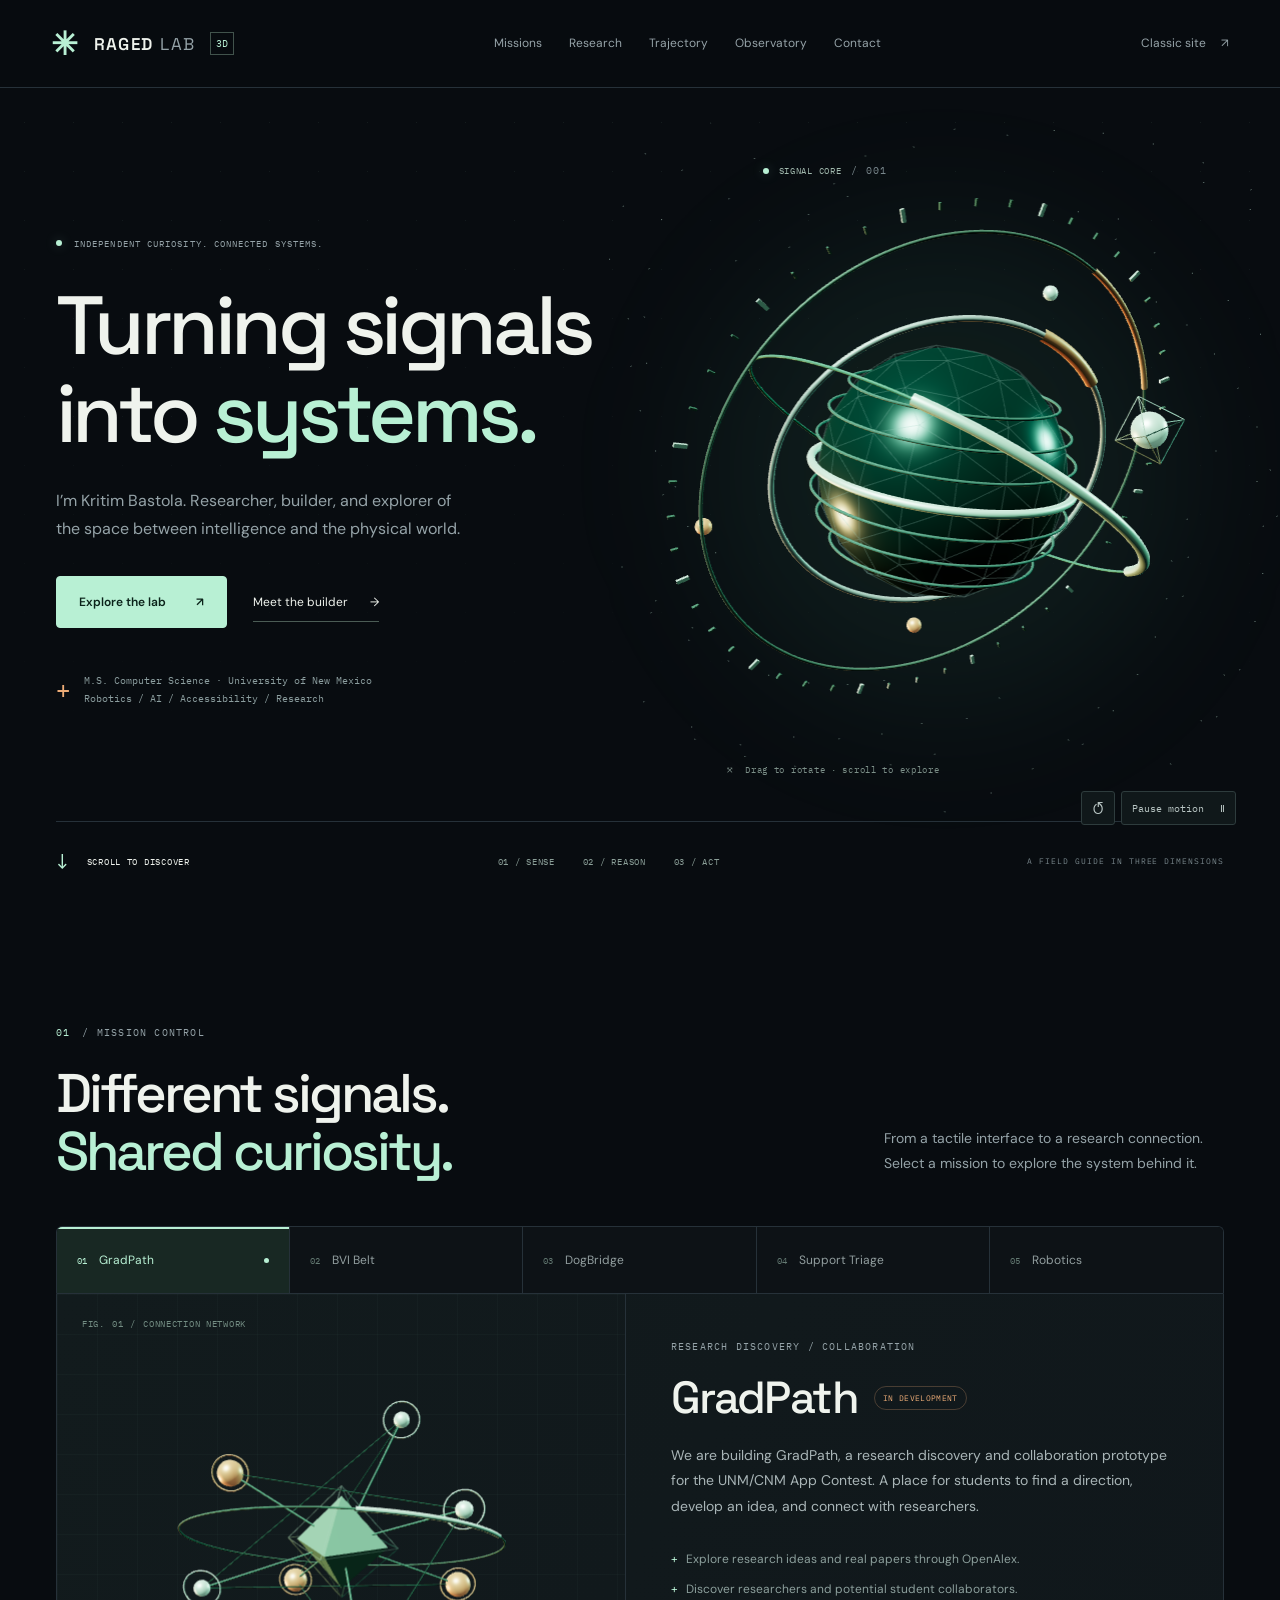
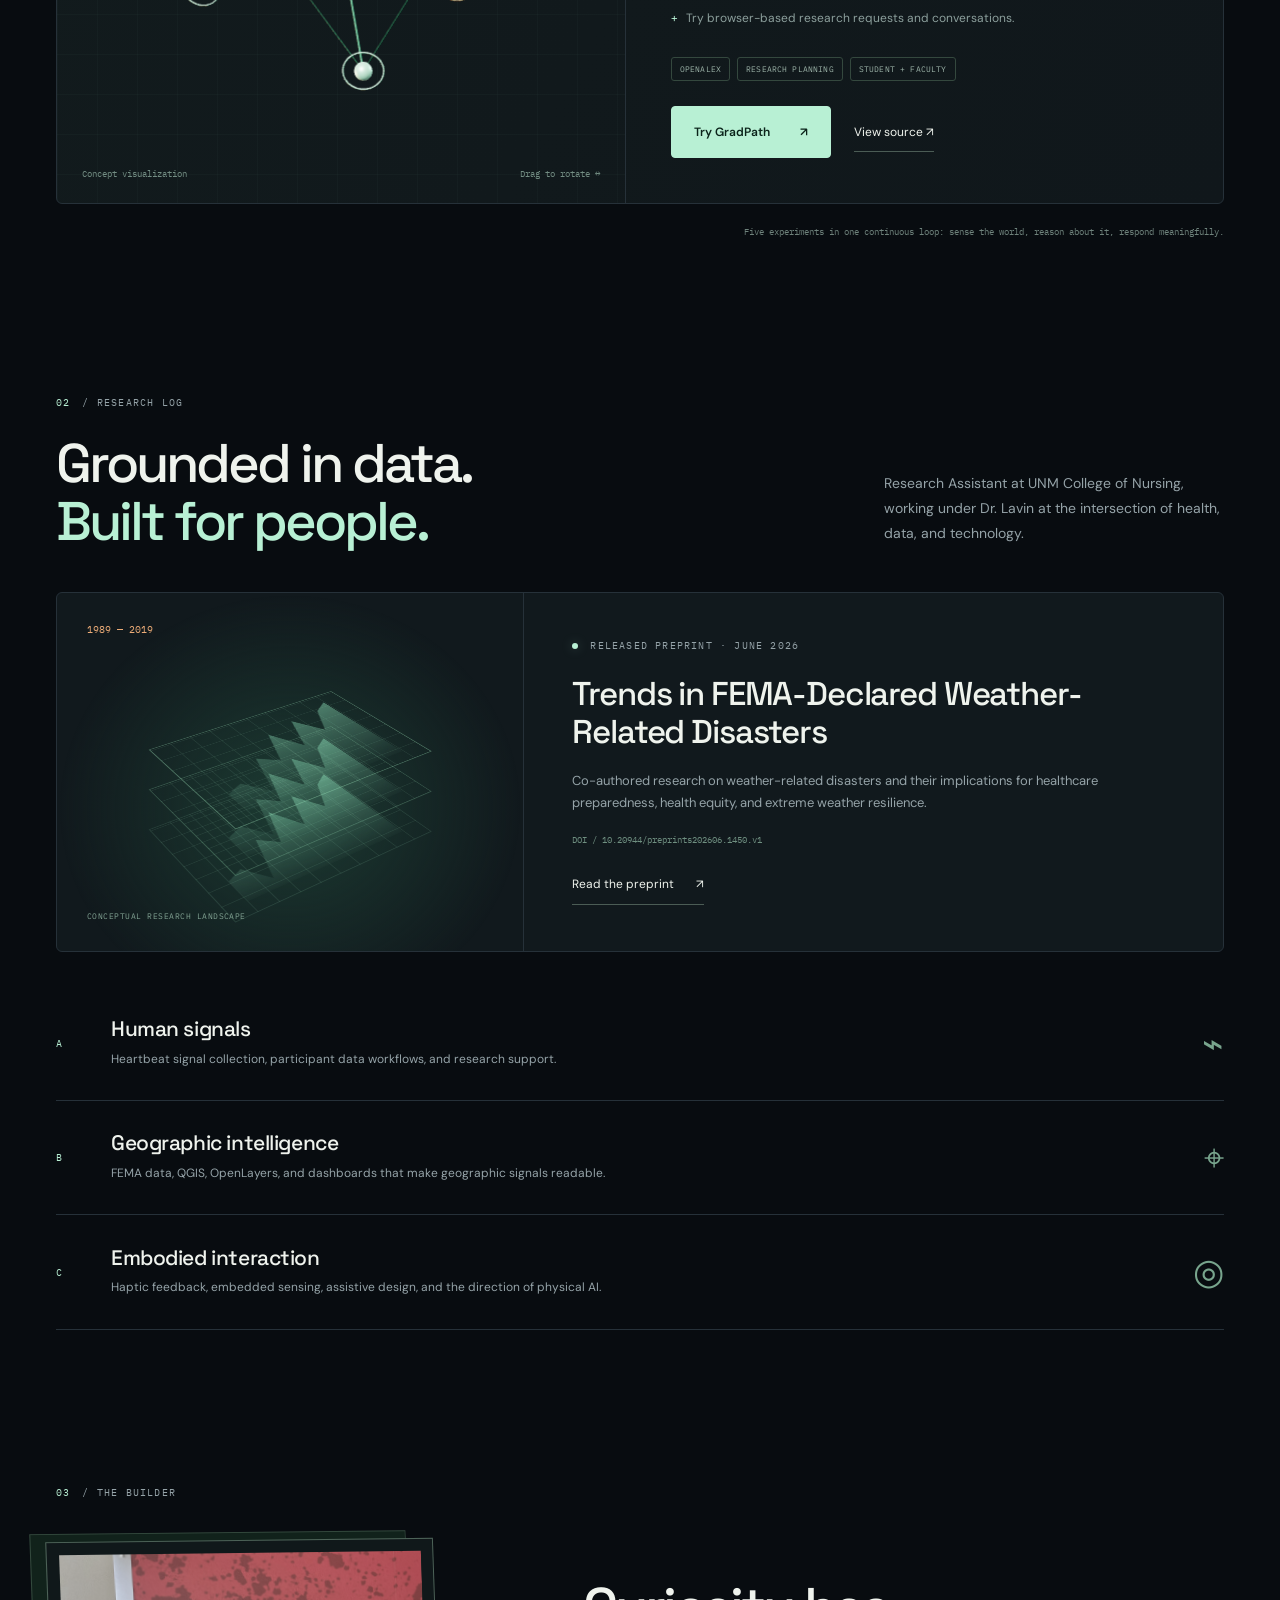
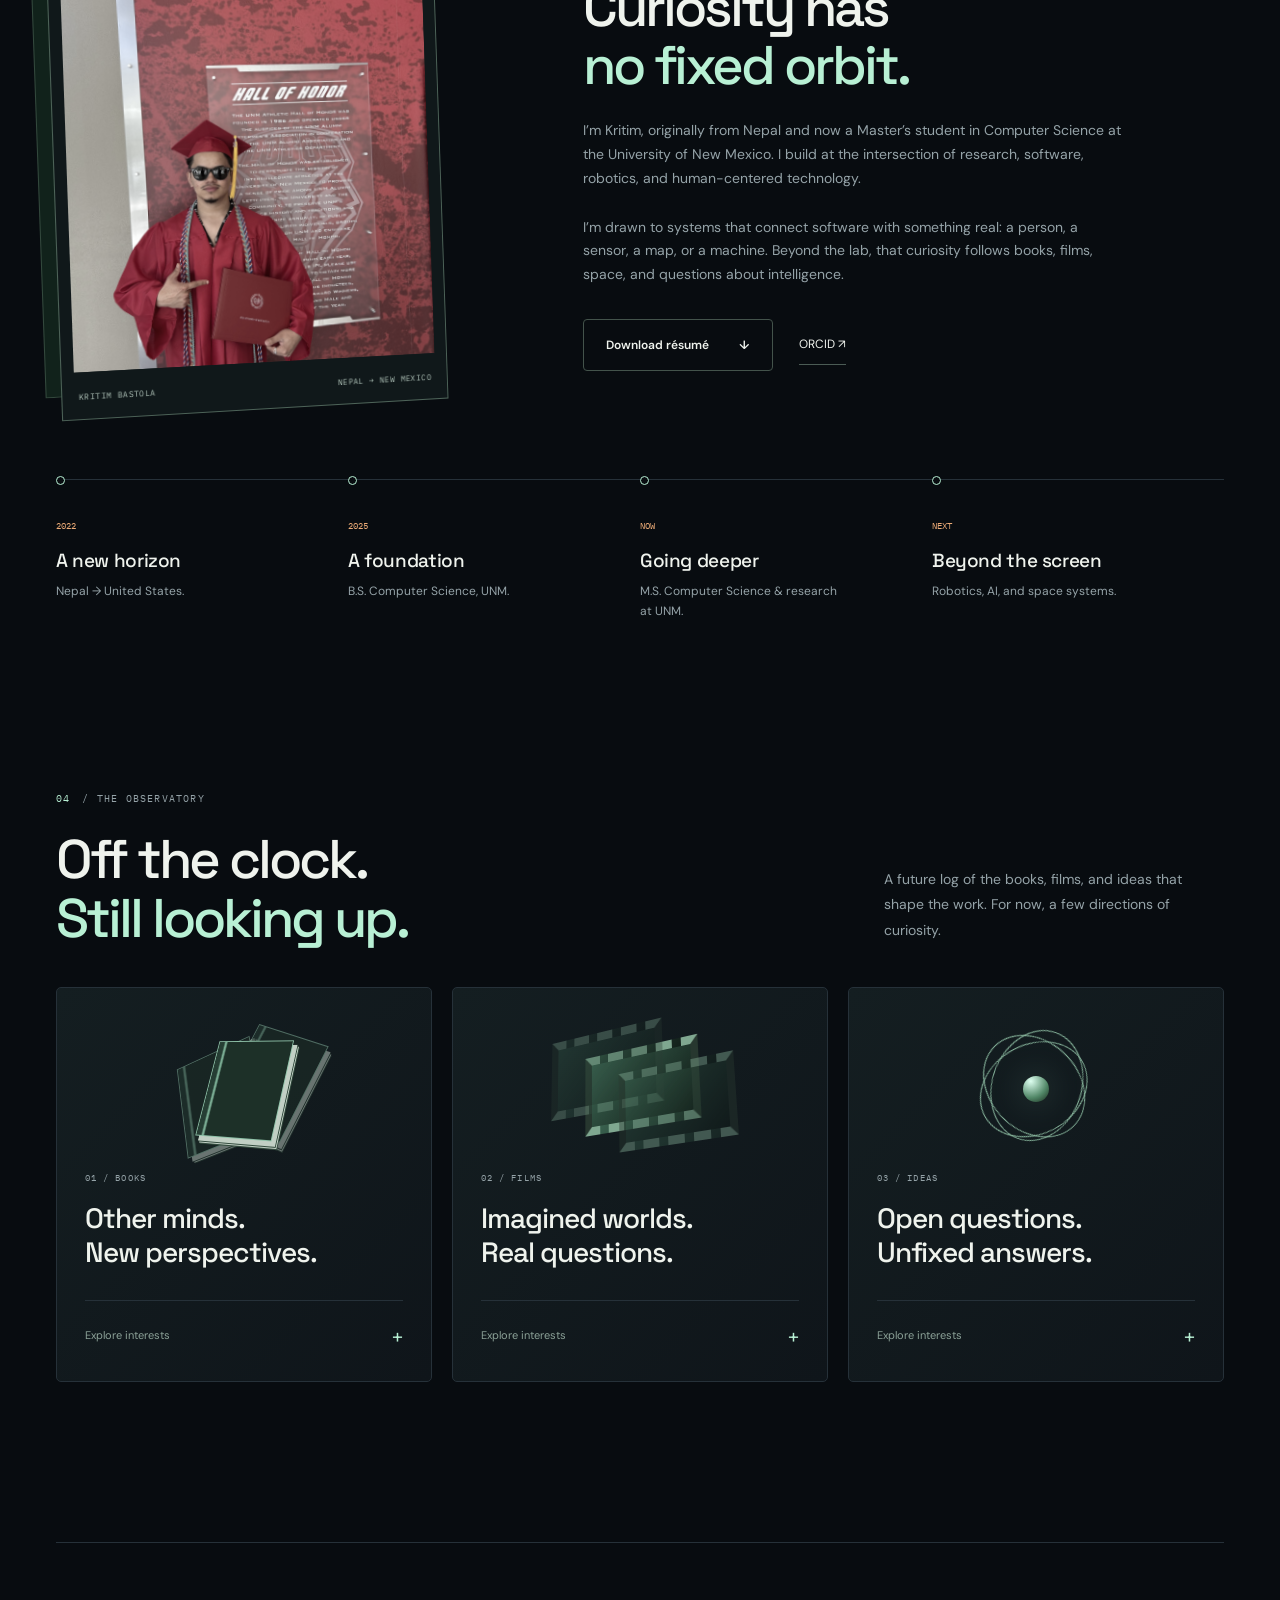
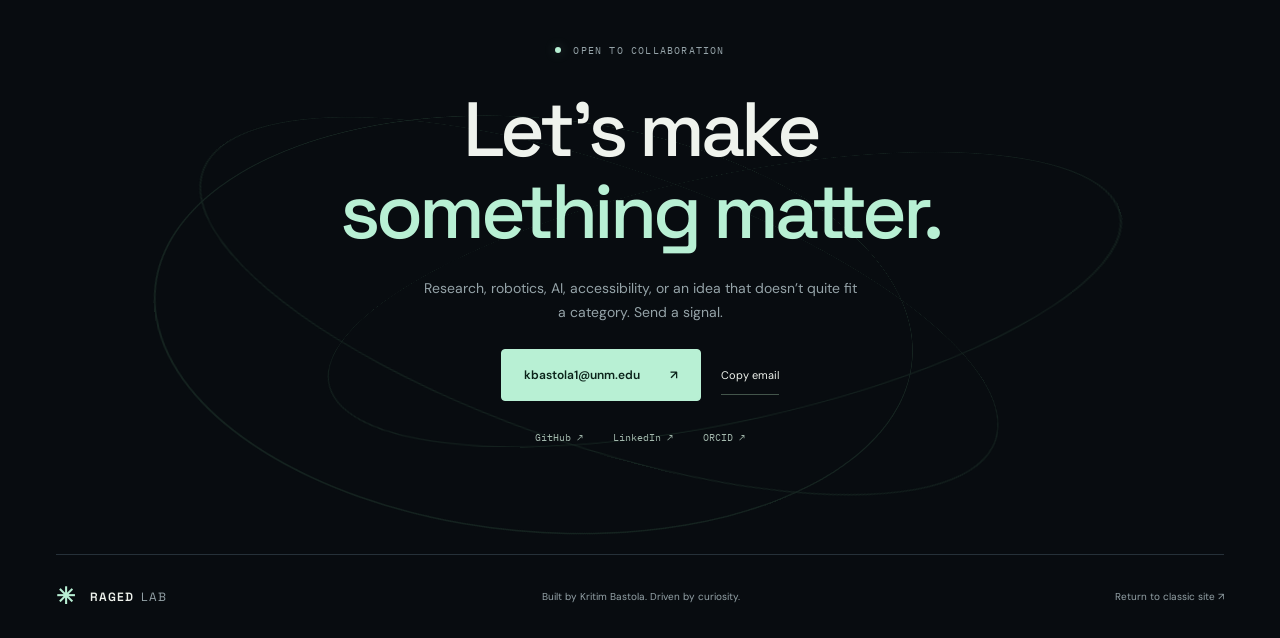
==== commit 61607344: "Make 3D portfolio the homepage and preserve classic site" ====
--- a/3d/index.html
+++ b/3d/index.html
@@ -8,10 +8,10 @@
       name="description"
       content="Enter Raged Lab in 3D. Explore Kritim Bastola's work in research, robotics, AI, accessibility, and GradPath."
     />
-    <link rel="canonical" href="https://kritimbastola.com/3d/" />
-    <link rel="icon" href="./icon.svg" type="image/svg+xml" />
-    <link rel="stylesheet" href="./styles.css" />
-    <script src="./app.js" type="module"></script>
+    <link rel="canonical" href="https://kritimbastola.com/" />
+    <link rel="icon" href="/3d/icon.svg" type="image/svg+xml" />
+    <link rel="stylesheet" href="/3d/styles.css" />
+    <script src="/3d/app.js" type="module"></script>
     <title>Raged Lab — A new dimension</title>
   </head>
   <body>
@@ -29,7 +29,7 @@
         ><a href="#about">Trajectory</a><a href="#observatory">Observatory</a
         ><a href="#contact">Contact</a>
       </nav>
-      <a class="classic-link" href="../"
+      <a class="classic-link" href="/classic/"
         >Classic site <span aria-hidden="true">↗</span></a
       >
       <button
@@ -262,7 +262,7 @@
         <noscript
           ><p class="notice">
             Interactive models require JavaScript. All project descriptions are
-            available in the <a href="../missions/">classic mission archive</a>.
+            available in the <a href="/classic/missions/">classic mission archive</a>.
           </p></noscript
         >
       </section>
@@ -361,7 +361,7 @@
           <div class="portrait-stack depth-card" data-tilt>
             <div class="portrait-back" aria-hidden="true"></div>
             <img
-              src="../images/profile.jpg"
+              src="/images/profile.jpg"
               alt="Kritim Bastola in graduation regalia"
               loading="lazy"
               width="800"
@@ -388,7 +388,7 @@
               intelligence.
             </p>
             <div class="actions">
-              <a class="button" href="../Kritim_Bastola_Resume.pdf" download
+              <a class="button" href="/Kritim_Bastola_Resume.pdf" download
                 >Download résumé <span aria-hidden="true">↓</span></a
               ><a
                 class="text-link"
@@ -543,7 +543,7 @@
         ></a
       >
       <p>Built by Kritim Bastola. Driven by curiosity.</p>
-      <a href="../">Return to classic site ↗</a>
+      <a href="/classic/">Return to classic site ↗</a>
     </footer>
     <dialog id="mission-dialog" aria-labelledby="dialog-title">
       <button class="dialog-close" aria-label="Close mission details">
@@ -575,7 +575,7 @@
         adjustable distance thresholds, and carefully planned formal evaluation
         with BVI participants.
       </p>
-      <a class="text-link" href="../missions/bvi-indoor-navigation-belt/"
+      <a class="text-link" href="/classic/missions/bvi-indoor-navigation-belt/"
         >Read the original case study ↗</a
       >
     </dialog>
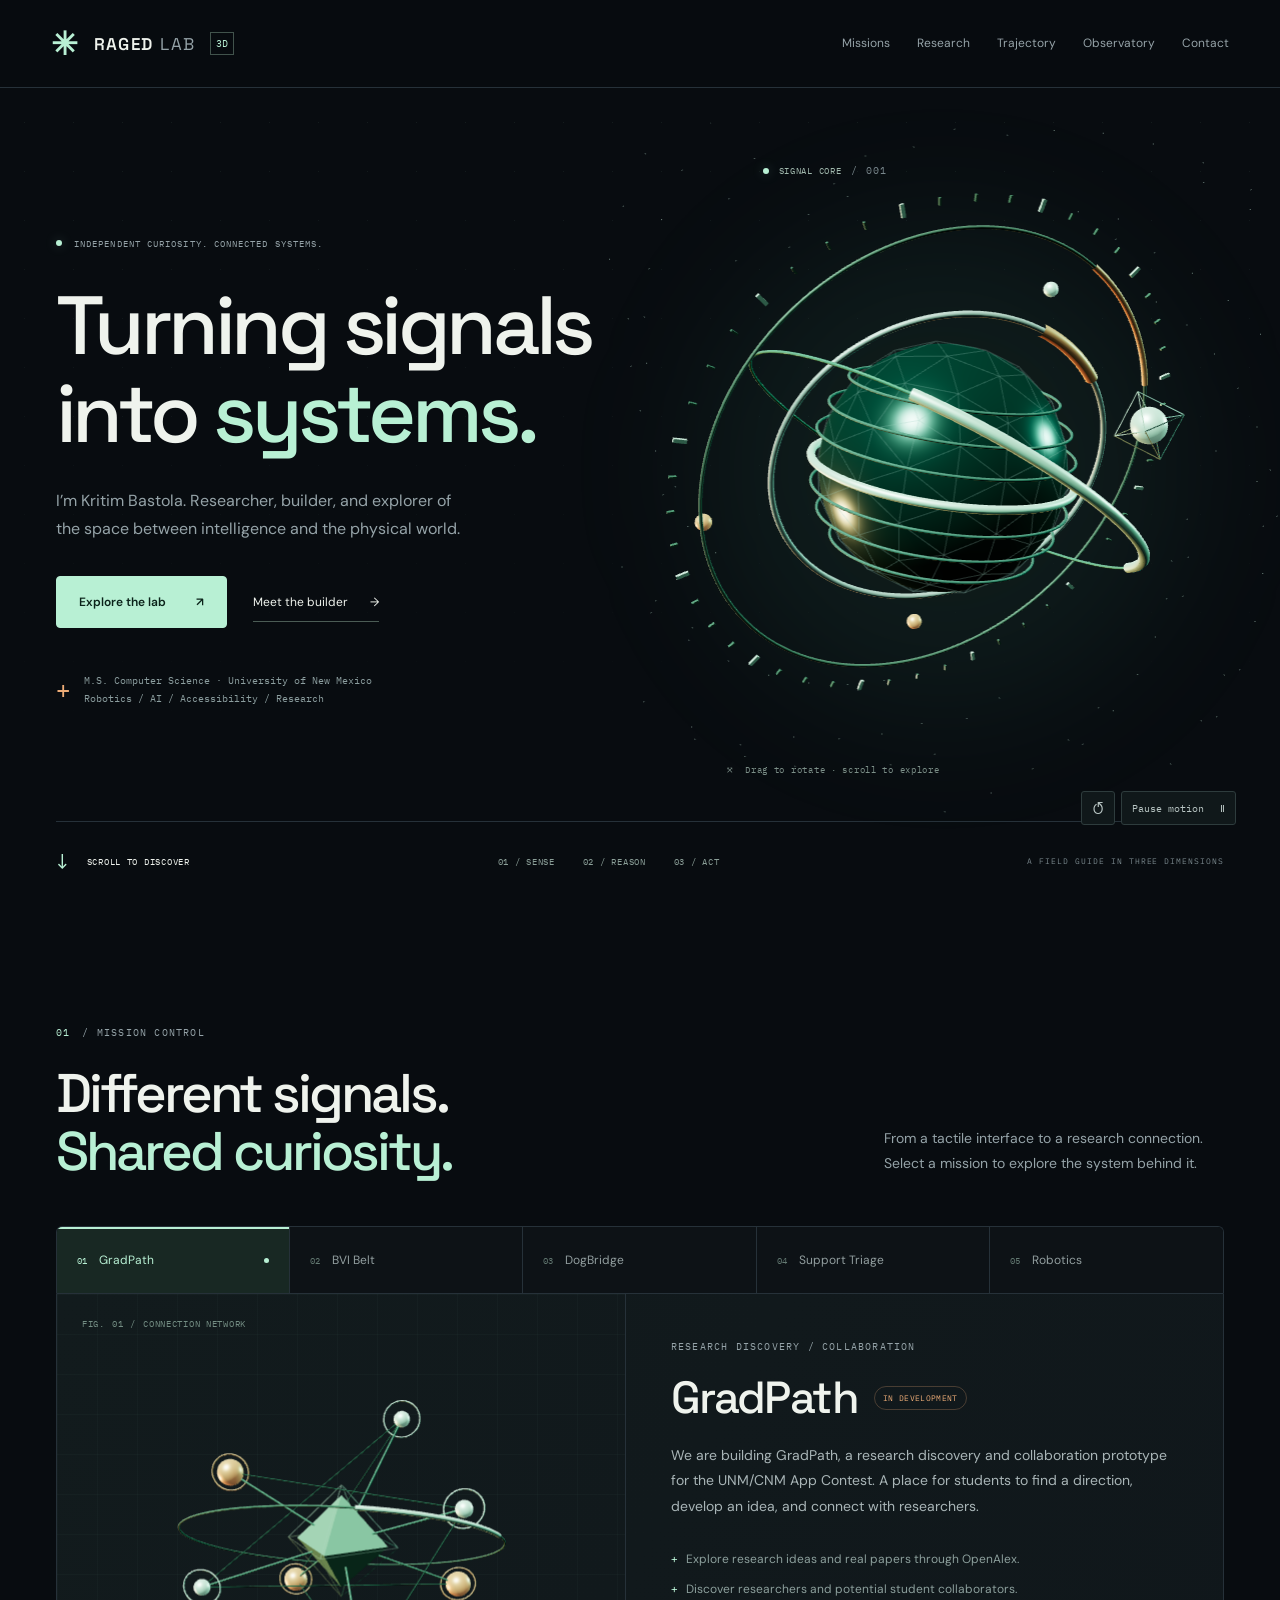
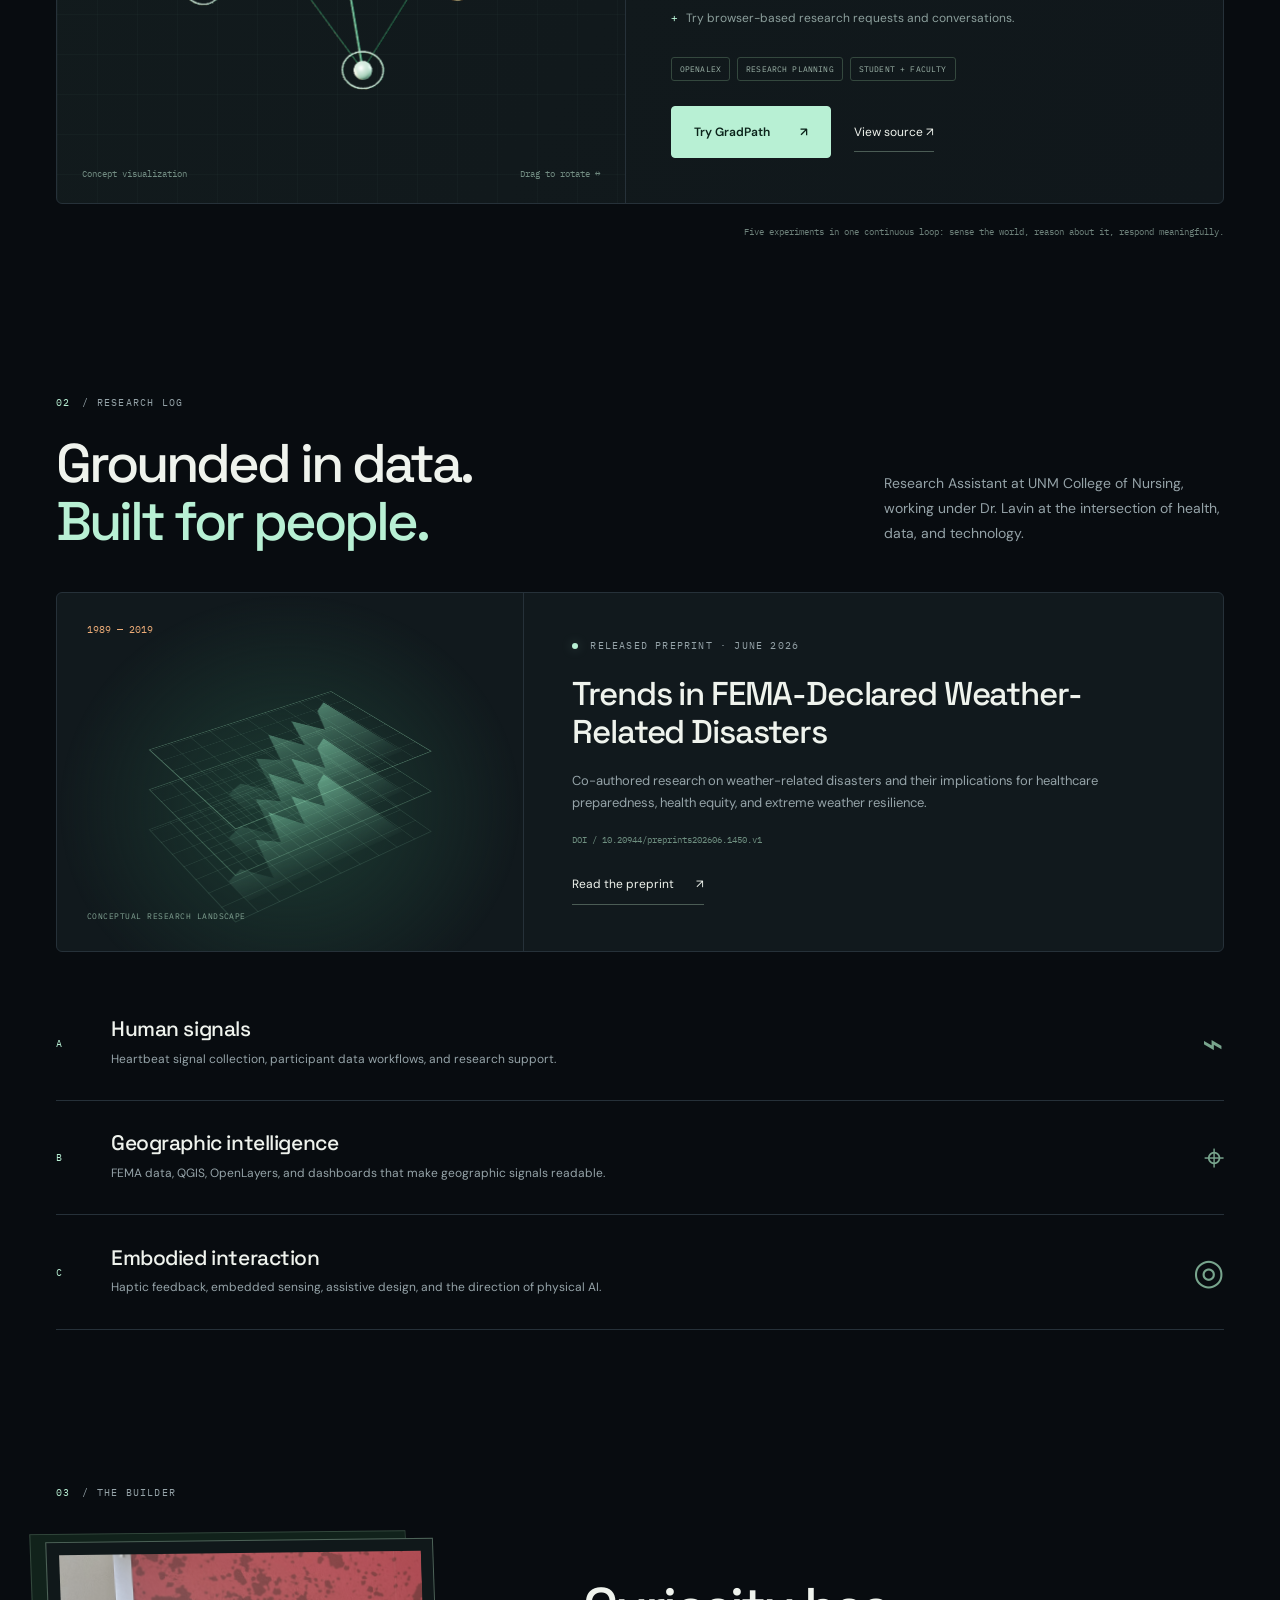
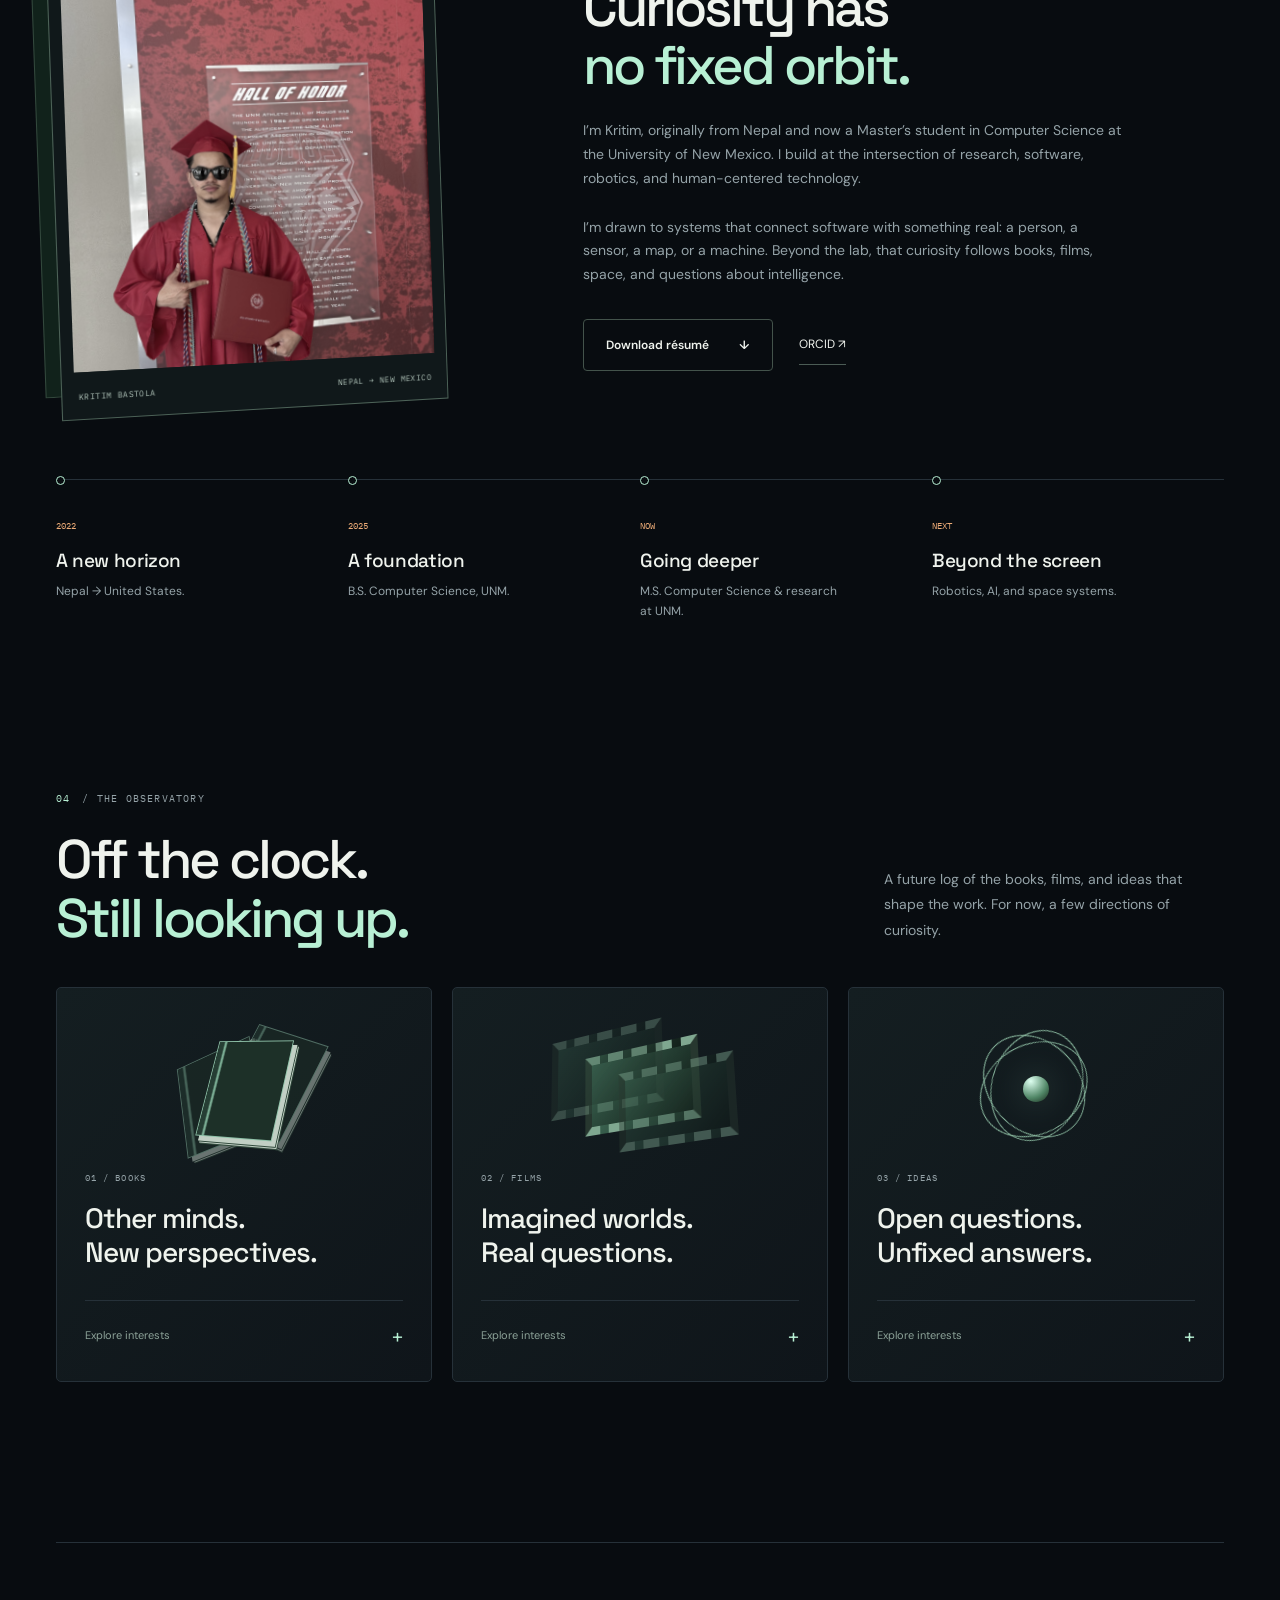
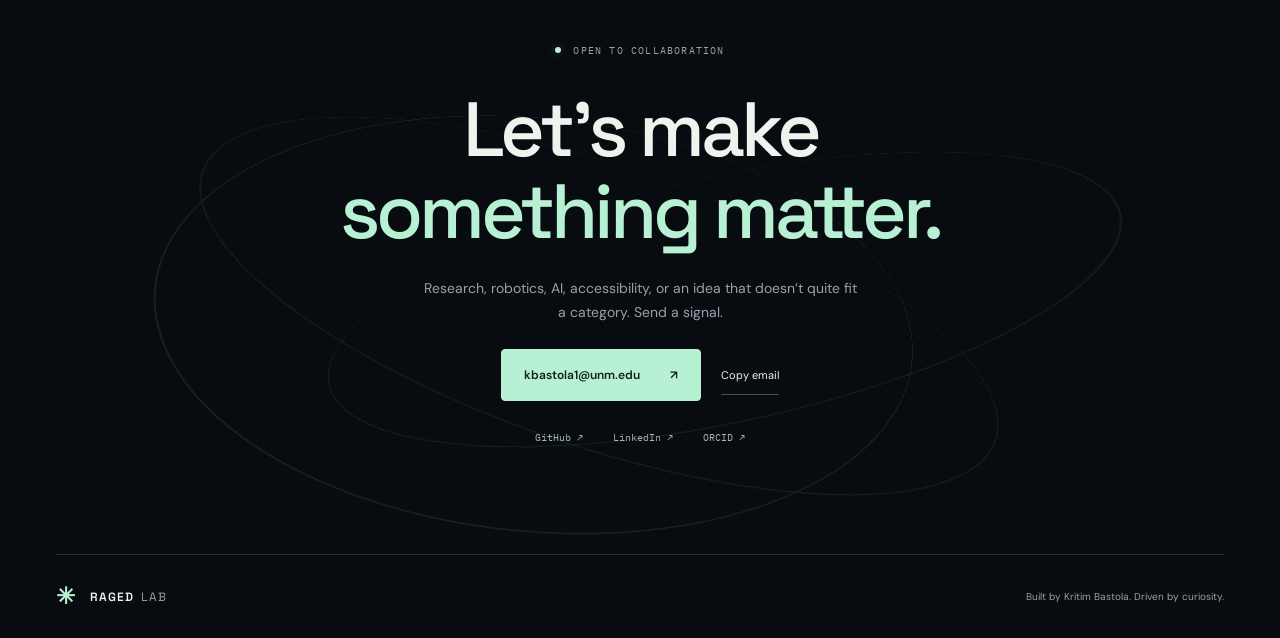
==== commit 8db8d2e4: "Remove classic-site navigation links from the homepage" ====
--- a/3d/index.html
+++ b/3d/index.html
@@ -29,9 +29,6 @@
         ><a href="#about">Trajectory</a><a href="#observatory">Observatory</a
         ><a href="#contact">Contact</a>
       </nav>
-      <a class="classic-link" href="/classic/"
-        >Classic site <span aria-hidden="true">↗</span></a
-      >
       <button
         class="menu-toggle"
         aria-controls="navigation"
@@ -543,7 +540,6 @@
         ></a
       >
       <p>Built by Kritim Bastola. Driven by curiosity.</p>
-      <a href="/classic/">Return to classic site ↗</a>
     </footer>
     <dialog id="mission-dialog" aria-labelledby="dialog-title">
       <button class="dialog-close" aria-label="Close mission details">
